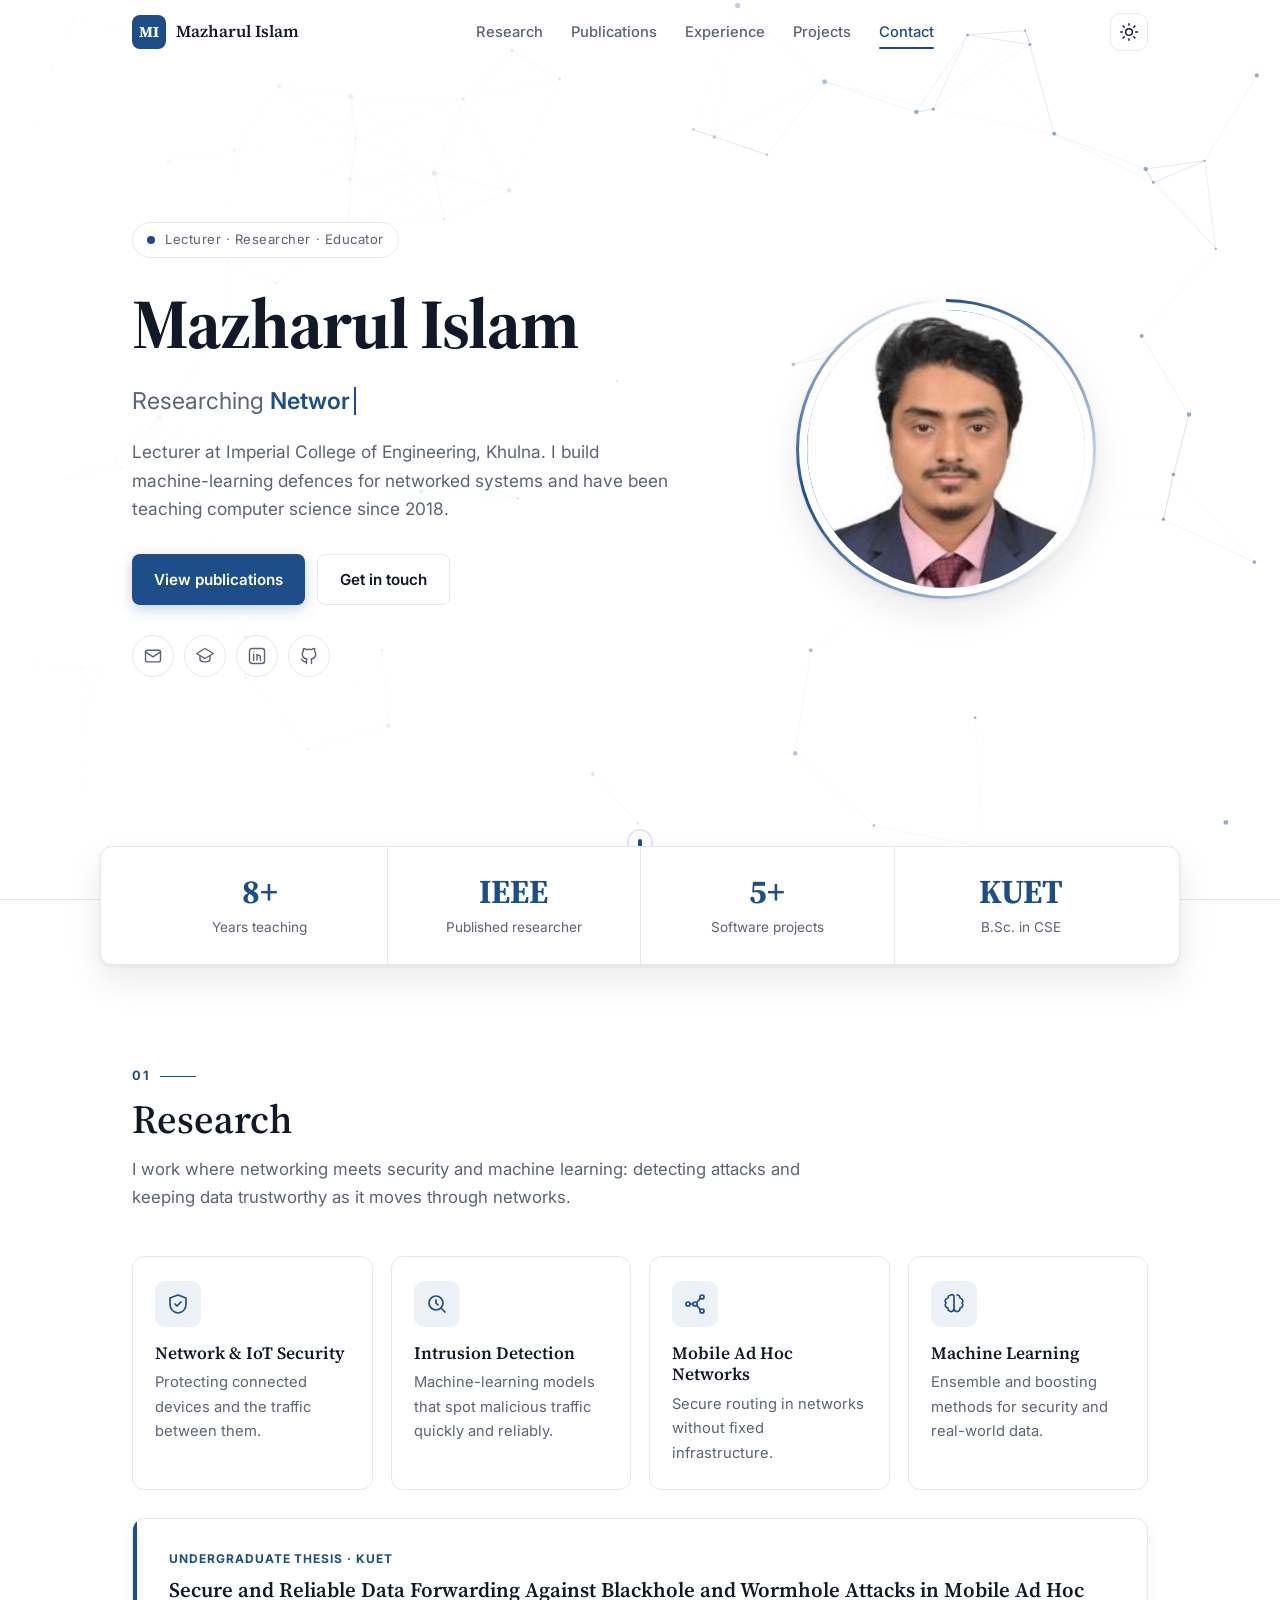
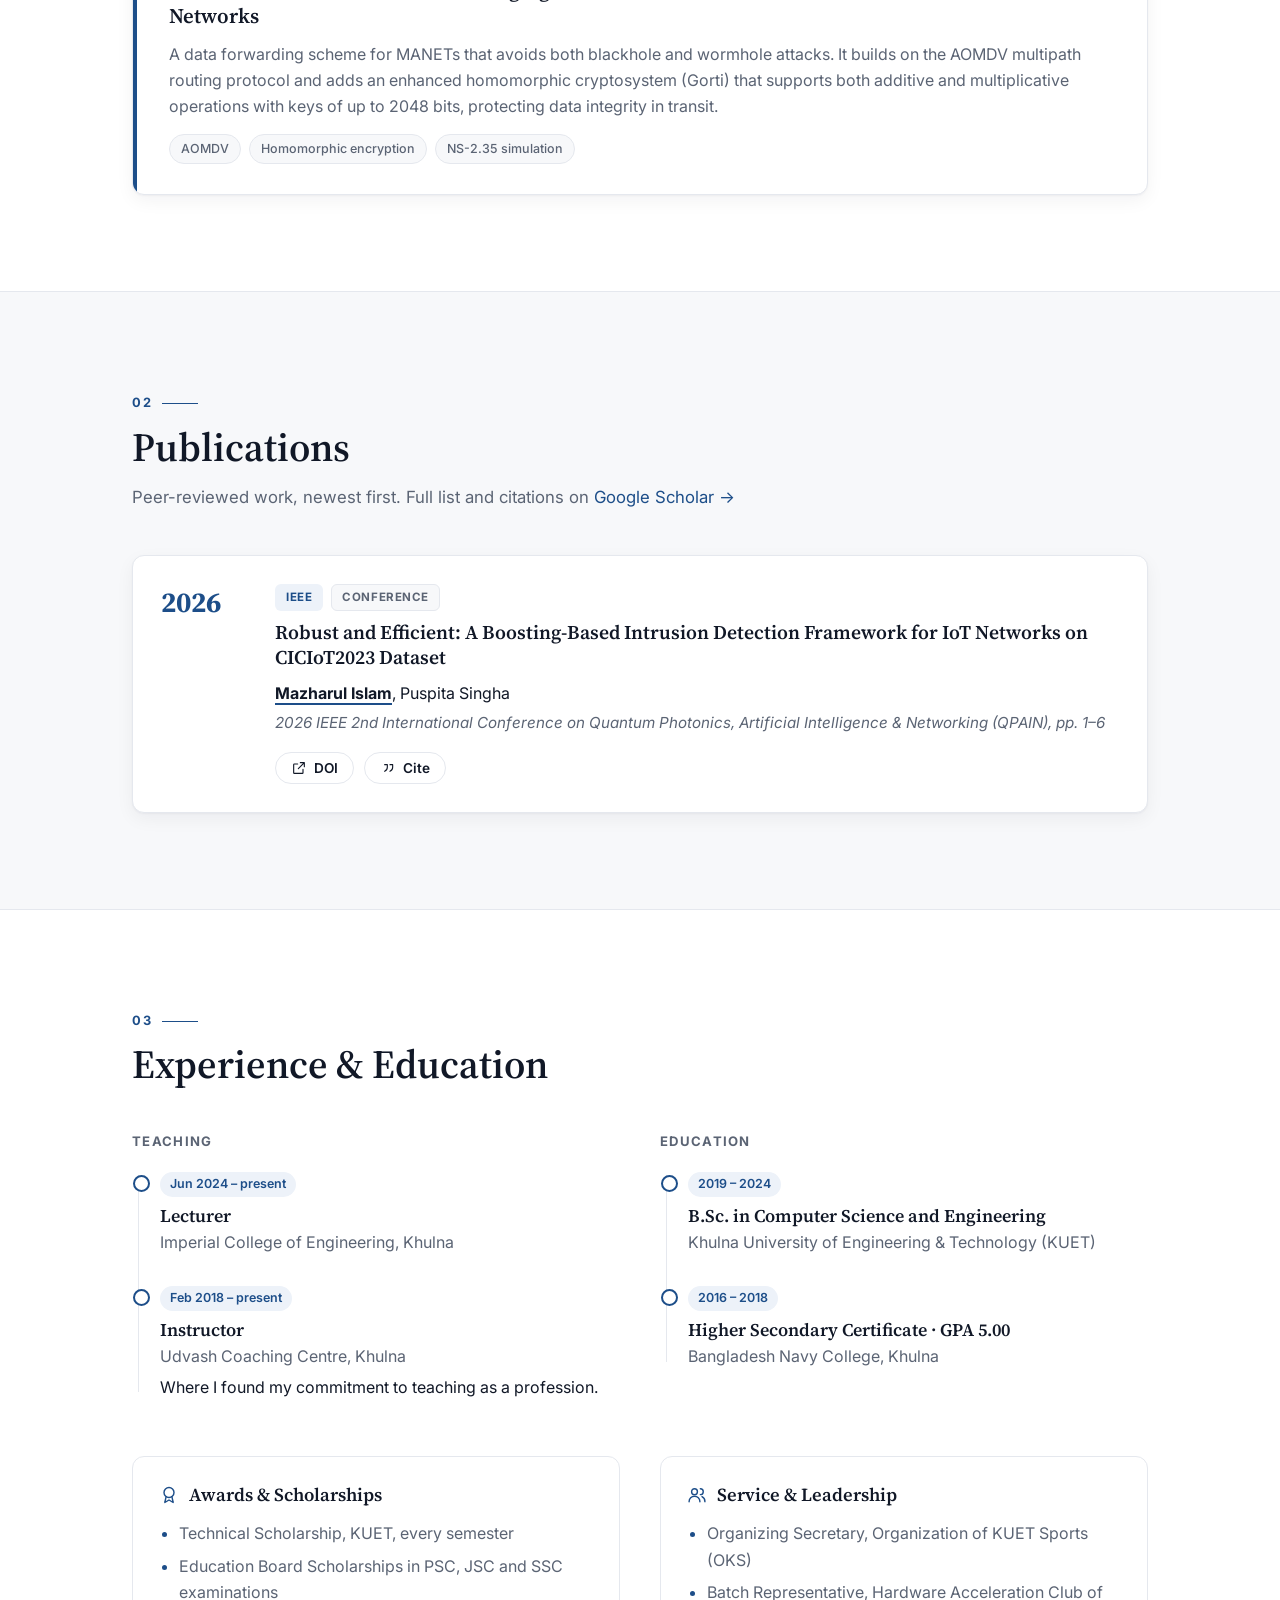
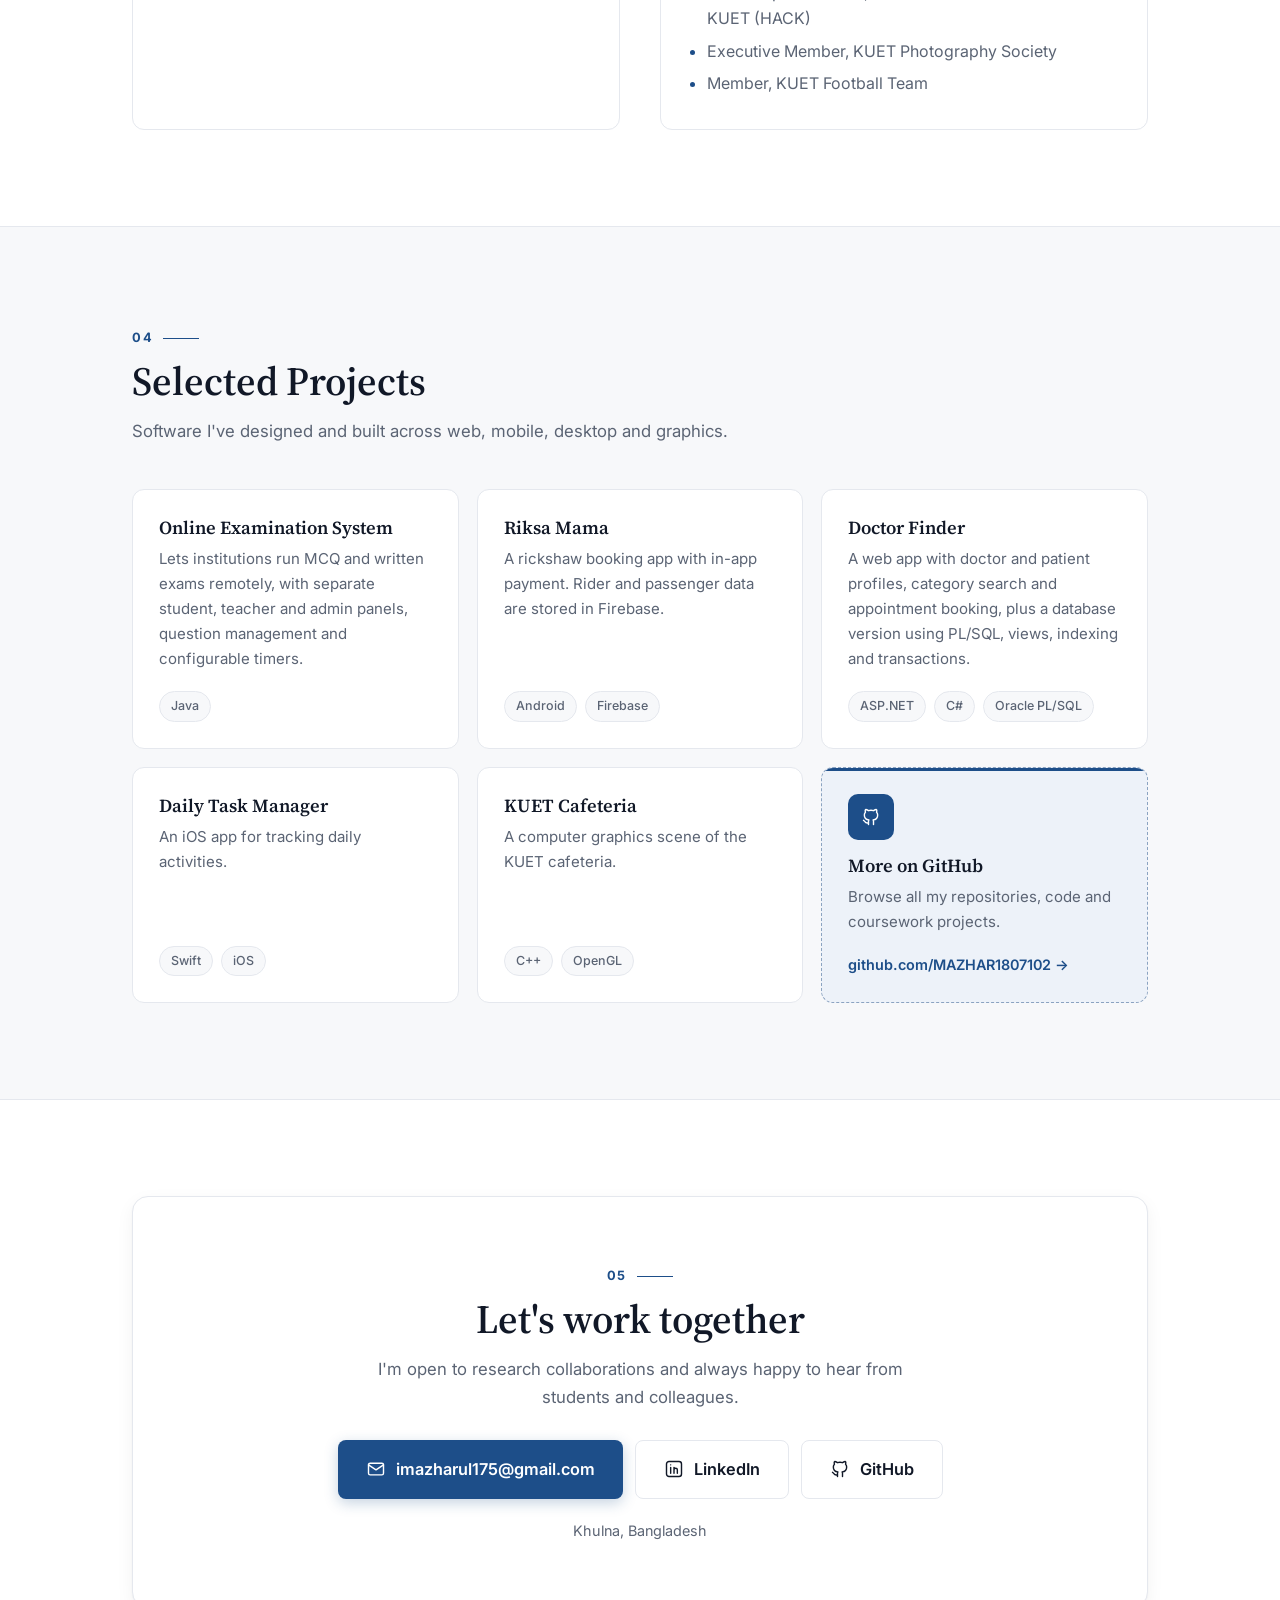
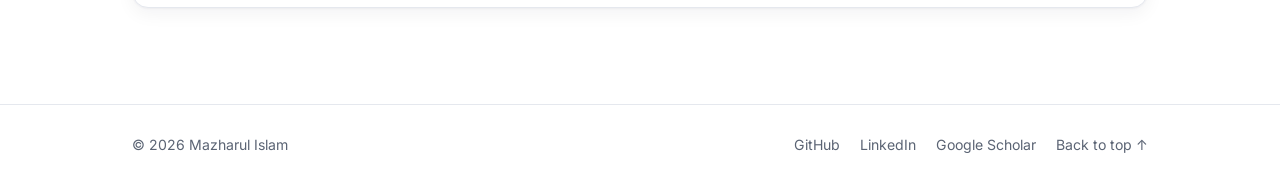
==== index.html @ 88f688c1 "Add academic portfolio website Static site (HTML/CSS/JS) deployed on Vercel, plus the GitHub profile" ====
<!doctype html>
<html lang="en">
<head>
  <meta charset="utf-8">
  <meta name="viewport" content="width=device-width, initial-scale=1">
  <title>Mazharul Islam · Lecturer &amp; Researcher</title>
  <meta name="description" content="Mazharul Islam — Lecturer in Computer Science and Engineering. Research in network and IoT security, intrusion detection, mobile ad hoc networks and machine learning.">
  <meta property="og:title" content="Mazharul Islam · Lecturer & Researcher">
  <meta property="og:description" content="Research in network and IoT security, intrusion detection and machine learning.">
  <meta property="og:image" content="assets/photo.jpg">
  <link rel="icon" href="data:image/svg+xml,%3Csvg xmlns='http://www.w3.org/2000/svg' viewBox='0 0 64 64'%3E%3Crect width='64' height='64' rx='14' fill='%230b1f3a'/%3E%3Ctext x='32' y='42' font-family='Georgia,serif' font-size='28' font-weight='700' fill='%2334d1bf' text-anchor='middle'%3EMI%3C/text%3E%3C/svg%3E">
  <link rel="preconnect" href="https://fonts.googleapis.com">
  <link rel="preconnect" href="https://fonts.gstatic.com" crossorigin>
  <link href="https://fonts.googleapis.com/css2?family=Inter:wght@400;500;600;700&family=Source+Serif+4:opsz,wght@8..60,500;8..60,600;8..60,700&display=swap" rel="stylesheet">
  <link rel="stylesheet" href="style.css">
  <script>
    // Apply the saved theme before first paint to avoid a flash.
    document.documentElement.classList.add('js');
    try { var t = localStorage.getItem('theme'); if (t) document.documentElement.dataset.theme = t; } catch (e) {}
  </script>
</head>
<body>

<div class="progress" aria-hidden="true"></div>

<header class="site-header">
  <div class="wrap nav">
    <a class="brand" href="#top"><span class="monogram">MI</span><span class="brand-name">Mazharul Islam</span></a>
    <nav id="menu" class="menu">
      <a href="#research">Research</a>
      <a href="#publications">Publications</a>
      <a href="#experience">Experience</a>
      <a href="#projects">Projects</a>
      <a href="#contact">Contact</a>
    </nav>
    <div class="nav-actions">
      <button class="icon-btn" id="theme-toggle" aria-label="Toggle dark mode">
        <svg class="i-sun" viewBox="0 0 24 24"><circle cx="12" cy="12" r="4"/><path d="M12 2v2M12 20v2M4.9 4.9l1.4 1.4M17.7 17.7l1.4 1.4M2 12h2M20 12h2M4.9 19.1l1.4-1.4M17.7 6.3l1.4-1.4"/></svg>
        <svg class="i-moon" viewBox="0 0 24 24"><path d="M21 12.8A9 9 0 1 1 11.2 3a7 7 0 0 0 9.8 9.8z"/></svg>
      </button>
      <button class="icon-btn menu-btn" id="menu-toggle" aria-label="Open menu" aria-expanded="false" aria-controls="menu">
        <svg viewBox="0 0 24 24"><path d="M4 7h16M4 12h16M4 17h16"/></svg>
      </button>
    </div>
  </div>
</header>

<!-- ===== Hero ===== -->
<section class="hero" id="top">
  <canvas id="network" aria-hidden="true"></canvas>
  <div class="wrap hero-inner">
    <div class="hero-text">
      <p class="hero-eyebrow"><span class="dot"></span> Lecturer · Researcher · Educator</p>
      <h1>Mazharul Islam</h1>
      <p class="hero-rotate">
        Researching <span class="rotator" data-words="Network Security|IoT Intrusion Detection|Mobile Ad Hoc Networks|Machine Learning">Network Security</span>
      </p>
      <p class="hero-lead">
        Lecturer at Imperial College of Engineering, Khulna. I build machine-learning
        defences for networked systems and have been teaching computer science since 2018.
      </p>
      <div class="hero-cta">
        <a class="btn btn-primary" href="#publications">View publications</a>
        <a class="btn btn-ghost" href="#contact">Get in touch</a>
      </div>
      <ul class="socials">
        <li><a href="mailto:imazharul175@gmail.com" aria-label="Email"><svg viewBox="0 0 24 24"><rect x="3" y="5" width="18" height="14" rx="2"/><path d="m3 7 9 6 9-6"/></svg></a></li>
        <li><a href="https://scholar.google.com/citations?user=BxSurLEAAAAJ&amp;hl=en" target="_blank" rel="noopener" aria-label="Google Scholar"><svg viewBox="0 0 24 24"><path d="M12 3 2 9l10 6 10-6-10-6z"/><path d="M6 11.5V16c0 1.7 2.7 3 6 3s6-1.3 6-3v-4.5"/></svg></a></li>
        <li><a href="https://www.linkedin.com/in/mazharul-islam-ba946320a/" target="_blank" rel="noopener" aria-label="LinkedIn"><svg viewBox="0 0 24 24"><rect x="3" y="3" width="18" height="18" rx="3"/><path d="M8 10v7M8 7v.01M12 17v-4a2 2 0 0 1 4 0v4M12 10v7"/></svg></a></li>
        <li><a href="https://github.com/MAZHAR1807102" target="_blank" rel="noopener" aria-label="GitHub"><svg viewBox="0 0 24 24"><path d="M9 19c-4.3 1.4-4.3-2.5-6-3m12 5v-3.5c0-1 .1-1.4-.5-2 2.8-.3 5.5-1.4 5.5-6a4.6 4.6 0 0 0-1.3-3.2 4.2 4.2 0 0 0-.1-3.2s-1.1-.3-3.5 1.3a12.3 12.3 0 0 0-6.2 0C6.5 2.8 5.4 3.1 5.4 3.1a4.2 4.2 0 0 0-.1 3.2A4.6 4.6 0 0 0 4 9.5c0 4.6 2.7 5.7 5.5 6-.6.6-.6 1.2-.5 2V21"/></svg></a></li>
      </ul>
    </div>
    <div class="hero-photo">
      <div class="photo-ring">
        <img src="assets/photo.jpg" alt="Portrait of Mazharul Islam" width="260" height="260">
      </div>
    </div>
  </div>
  <a class="scroll-cue" href="#stats" aria-label="Scroll down"><span></span></a>
</section>

<!-- ===== Stats ===== -->
<section class="stats" id="stats">
  <div class="wrap stats-grid">
    <div class="stat reveal">
      <span class="stat-num"><span class="count" data-from-year="2018">8</span>+</span>
      <span class="stat-label">Years teaching</span>
    </div>
    <div class="stat reveal">
      <span class="stat-num">IEEE</span>
      <span class="stat-label">Published researcher</span>
    </div>
    <div class="stat reveal">
      <span class="stat-num"><span class="count" data-to="5">5</span>+</span>
      <span class="stat-label">Software projects</span>
    </div>
    <div class="stat reveal">
      <span class="stat-num">KUET</span>
      <span class="stat-label">B.Sc. in CSE</span>
    </div>
  </div>
</section>

<main>

  <!-- ===== Research ===== -->
  <section id="research" class="section">
    <div class="wrap">
      <header class="section-head reveal">
        <span class="section-num">01</span>
        <h2>Research</h2>
        <p class="section-sub">I work where networking meets security and machine learning: detecting attacks and keeping data trustworthy as it moves through networks.</p>
      </header>

      <div class="interests">
        <article class="interest reveal">
          <span class="interest-icon"><svg viewBox="0 0 24 24"><path d="M12 3 4 6v6c0 5 3.4 8.4 8 9 4.6-.6 8-4 8-9V6l-8-3z"/><path d="m9 12 2 2 4-4"/></svg></span>
          <h3>Network &amp; IoT Security</h3>
          <p>Protecting connected devices and the traffic between them.</p>
        </article>
        <article class="interest reveal">
          <span class="interest-icon"><svg viewBox="0 0 24 24"><circle cx="11" cy="11" r="7"/><path d="m20 20-3.5-3.5M11 8v3l2 2"/></svg></span>
          <h3>Intrusion Detection</h3>
          <p>Machine-learning models that spot malicious traffic quickly and reliably.</p>
        </article>
        <article class="interest reveal">
          <span class="interest-icon"><svg viewBox="0 0 24 24"><circle cx="5" cy="12" r="2"/><circle cx="19" cy="5" r="2"/><circle cx="19" cy="19" r="2"/><circle cx="12" cy="12" r="2"/><path d="M7 12h3M13.6 10.8l3.8-4.6M13.6 13.2l3.8 4.6"/></svg></span>
          <h3>Mobile Ad Hoc Networks</h3>
          <p>Secure routing in networks without fixed infrastructure.</p>
        </article>
        <article class="interest reveal">
          <span class="interest-icon"><svg viewBox="0 0 24 24"><path d="M9 3a3 3 0 0 0-3 3 3 3 0 0 0-2 5 3 3 0 0 0 2 5 3 3 0 0 0 6 1V5a2 2 0 0 0-3-2z"/><path d="M15 3a3 3 0 0 1 3 3 3 3 0 0 1 2 5 3 3 0 0 1-2 5 3 3 0 0 1-6 1"/></svg></span>
          <h3>Machine Learning</h3>
          <p>Ensemble and boosting methods for security and real-world data.</p>
        </article>
      </div>

      <article class="thesis reveal">
        <div class="thesis-label">Undergraduate thesis · KUET</div>
        <h3>Secure and Reliable Data Forwarding Against Blackhole and Wormhole Attacks in Mobile Ad Hoc Networks</h3>
        <p>
          A data forwarding scheme for MANETs that avoids both blackhole and wormhole attacks.
          It builds on the AOMDV multipath routing protocol and adds an enhanced homomorphic
          cryptosystem (Gorti) that supports both additive and multiplicative operations with
          keys of up to 2048 bits, protecting data integrity in transit.
        </p>
        <ul class="chips"><li>AOMDV</li><li>Homomorphic encryption</li><li>NS-2.35 simulation</li></ul>
      </article>
    </div>
  </section>

  <!-- ===== Publications ===== -->
  <section id="publications" class="section section-alt">
    <div class="wrap">
      <header class="section-head reveal">
        <span class="section-num">02</span>
        <h2>Publications</h2>
        <p class="section-sub">Peer-reviewed work, newest first. Full list and citations on <a href="https://scholar.google.com/citations?user=BxSurLEAAAAJ&amp;hl=en" target="_blank" rel="noopener">Google Scholar →</a></p>
      </header>

      <!--
        Add one <li class="pub reveal"> per paper, newest first. Copy the block below,
        change the text, and update the BibTeX inside <pre class="bib">.
      -->
      <ol class="pubs">
        <li class="pub reveal">
          <div class="pub-year">2026</div>
          <div class="pub-body">
            <div class="pub-badges"><span class="badge badge-accent">IEEE</span><span class="badge">Conference</span></div>
            <h3 class="pub-title">Robust and Efficient: A Boosting-Based Intrusion Detection Framework for IoT Networks on CICIoT2023 Dataset</h3>
            <p class="pub-authors"><strong>Mazharul Islam</strong>, Puspita Singha</p>
            <p class="pub-venue">2026 IEEE 2nd International Conference on Quantum Photonics, Artificial Intelligence &amp; Networking (QPAIN), pp. 1–6</p>
            <div class="pub-actions">
              <a class="pill" href="https://doi.org/10.1109/QPAIN69676.2026.11545584" target="_blank" rel="noopener">
                <svg viewBox="0 0 24 24"><path d="M14 4h6v6M20 4l-9 9M18 14v5a1 1 0 0 1-1 1H5a1 1 0 0 1-1-1V7a1 1 0 0 1 1-1h5"/></svg>DOI
              </a>
              <button class="pill cite-btn" aria-expanded="false">
                <svg viewBox="0 0 24 24"><path d="M7 7h4v4c0 3-1.5 5-4 6M15 7h4v4c0 3-1.5 5-4 6"/></svg>Cite
              </button>
            </div>
            <div class="bib-wrap" hidden>
<pre class="bib">@inproceedings{islam2026robust,
  author    = {Islam, Mazharul and Singha, Puspita},
  title     = {Robust and Efficient: A Boosting-Based Intrusion Detection
               Framework for {IoT} Networks on {CICIoT2023} Dataset},
  booktitle = {2026 IEEE 2nd International Conference on Quantum Photonics,
               Artificial Intelligence \& Networking (QPAIN)},
  year      = {2026},
  pages     = {1--6},
  doi       = {10.1109/QPAIN69676.2026.11545584}
}</pre>
              <button class="copy-btn">Copy BibTeX</button>
            </div>
          </div>
        </li>
      </ol>
    </div>
  </section>

  <!-- ===== Experience & Education ===== -->
  <section id="experience" class="section">
    <div class="wrap">
      <header class="section-head reveal">
        <span class="section-num">03</span>
        <h2>Experience &amp; Education</h2>
      </header>

      <div class="two-col">
        <div>
          <h3 class="col-title">Teaching</h3>
          <ol class="timeline">
            <li class="reveal">
              <span class="when">Jun 2024 – present</span>
              <h4>Lecturer</h4>
              <p class="where">Imperial College of Engineering, Khulna</p>
            </li>
            <li class="reveal">
              <span class="when">Feb 2018 – present</span>
              <h4>Instructor</h4>
              <p class="where">Udvash Coaching Centre, Khulna</p>
              <p>Where I found my commitment to teaching as a profession.</p>
            </li>
          </ol>
        </div>
        <div>
          <h3 class="col-title">Education</h3>
          <ol class="timeline">
            <li class="reveal">
              <span class="when">2019 – 2024</span>
              <h4>B.Sc. in Computer Science and Engineering</h4>
              <p class="where">Khulna University of Engineering &amp; Technology (KUET)</p>
            </li>
            <li class="reveal">
              <span class="when">2016 – 2018</span>
              <h4>Higher Secondary Certificate · GPA 5.00</h4>
              <p class="where">Bangladesh Navy College, Khulna</p>
            </li>
          </ol>
        </div>
      </div>

      <div class="two-col honors">
        <article class="mini-card reveal">
          <h3><svg viewBox="0 0 24 24"><circle cx="12" cy="9" r="6"/><path d="m8.5 14-1.5 7 5-3 5 3-1.5-7"/></svg>Awards &amp; Scholarships</h3>
          <ul>
            <li>Technical Scholarship, KUET, every semester</li>
            <li>Education Board Scholarships in PSC, JSC and SSC examinations</li>
          </ul>
        </article>
        <article class="mini-card reveal">
          <h3><svg viewBox="0 0 24 24"><circle cx="9" cy="8" r="3.5"/><path d="M2.5 20a6.5 6.5 0 0 1 13 0M16 4.5a3.5 3.5 0 0 1 0 7M18 14a6.5 6.5 0 0 1 3.5 6"/></svg>Service &amp; Leadership</h3>
          <ul>
            <li>Organizing Secretary, Organization of KUET Sports (OKS)</li>
            <li>Batch Representative, Hardware Acceleration Club of KUET (HACK)</li>
            <li>Executive Member, KUET Photography Society</li>
            <li>Member, KUET Football Team</li>
          </ul>
        </article>
      </div>
    </div>
  </section>

  <!-- ===== Projects ===== -->
  <section id="projects" class="section section-alt">
    <div class="wrap">
      <header class="section-head reveal">
        <span class="section-num">04</span>
        <h2>Selected Projects</h2>
        <p class="section-sub">Software I've designed and built across web, mobile, desktop and graphics.</p>
      </header>
      <div class="projects">
        <article class="project reveal">
          <h3>Online Examination System</h3>
          <p>Lets institutions run MCQ and written exams remotely, with separate student, teacher and admin panels, question management and configurable timers.</p>
          <ul class="chips"><li>Java</li></ul>
        </article>
        <article class="project reveal">
          <h3>Riksa Mama</h3>
          <p>A rickshaw booking app with in-app payment. Rider and passenger data are stored in Firebase.</p>
          <ul class="chips"><li>Android</li><li>Firebase</li></ul>
        </article>
        <article class="project reveal">
          <h3>Doctor Finder</h3>
          <p>A web app with doctor and patient profiles, category search and appointment booking, plus a database version using PL/SQL, views, indexing and transactions.</p>
          <ul class="chips"><li>ASP.NET</li><li>C#</li><li>Oracle PL/SQL</li></ul>
        </article>
        <article class="project reveal">
          <h3>Daily Task Manager</h3>
          <p>An iOS app for tracking daily activities.</p>
          <ul class="chips"><li>Swift</li><li>iOS</li></ul>
        </article>
        <article class="project reveal">
          <h3>KUET Cafeteria</h3>
          <p>A computer graphics scene of the KUET cafeteria.</p>
          <ul class="chips"><li>C++</li><li>OpenGL</li></ul>
        </article>
        <a class="project project-cta reveal" href="https://github.com/MAZHAR1807102" target="_blank" rel="noopener">
          <span class="cta-icon"><svg viewBox="0 0 24 24"><path d="M9 19c-4.3 1.4-4.3-2.5-6-3m12 5v-3.5c0-1 .1-1.4-.5-2 2.8-.3 5.5-1.4 5.5-6a4.6 4.6 0 0 0-1.3-3.2 4.2 4.2 0 0 0-.1-3.2s-1.1-.3-3.5 1.3a12.3 12.3 0 0 0-6.2 0C6.5 2.8 5.4 3.1 5.4 3.1a4.2 4.2 0 0 0-.1 3.2A4.6 4.6 0 0 0 4 9.5c0 4.6 2.7 5.7 5.5 6-.6.6-.6 1.2-.5 2V21"/></svg></span>
          <h3>More on GitHub</h3>
          <p>Browse all my repositories, code and coursework projects.</p>
          <span class="cta-link">github.com/MAZHAR1807102 →</span>
        </a>
      </div>
    </div>
  </section>

  <!-- ===== Contact ===== -->
  <section id="contact" class="section">
    <div class="wrap">
      <div class="contact-card reveal">
        <span class="section-num">05</span>
        <h2>Let's work together</h2>
        <p>I'm open to research collaborations and always happy to hear from students and colleagues.</p>
        <div class="contact-actions">
          <a class="btn btn-primary btn-lg" href="mailto:imazharul175@gmail.com">
            <svg viewBox="0 0 24 24"><rect x="3" y="5" width="18" height="14" rx="2"/><path d="m3 7 9 6 9-6"/></svg>
            imazharul175@gmail.com
          </a>
          <a class="btn btn-ghost btn-lg" href="https://www.linkedin.com/in/mazharul-islam-ba946320a/" target="_blank" rel="noopener"><svg viewBox="0 0 24 24"><rect x="3" y="3" width="18" height="18" rx="3"/><path d="M8 10v7M8 7v.01M12 17v-4a2 2 0 0 1 4 0v4M12 10v7"/></svg>LinkedIn</a>
          <a class="btn btn-ghost btn-lg" href="https://github.com/MAZHAR1807102" target="_blank" rel="noopener"><svg viewBox="0 0 24 24"><path d="M9 19c-4.3 1.4-4.3-2.5-6-3m12 5v-3.5c0-1 .1-1.4-.5-2 2.8-.3 5.5-1.4 5.5-6a4.6 4.6 0 0 0-1.3-3.2 4.2 4.2 0 0 0-.1-3.2s-1.1-.3-3.5 1.3a12.3 12.3 0 0 0-6.2 0C6.5 2.8 5.4 3.1 5.4 3.1a4.2 4.2 0 0 0-.1 3.2A4.6 4.6 0 0 0 4 9.5c0 4.6 2.7 5.7 5.5 6-.6.6-.6 1.2-.5 2V21"/></svg>GitHub</a>
        </div>
        <p class="contact-loc">Khulna, Bangladesh</p>
      </div>
    </div>
  </section>

</main>

<footer class="footer">
  <div class="wrap footer-inner">
    <p>© <span id="year">2026</span> Mazharul Islam</p>
    <nav class="footer-links">
      <a href="https://github.com/MAZHAR1807102" target="_blank" rel="noopener">GitHub</a>
      <a href="https://www.linkedin.com/in/mazharul-islam-ba946320a/" target="_blank" rel="noopener">LinkedIn</a>
      <a href="https://scholar.google.com/citations?user=BxSurLEAAAAJ&amp;hl=en" target="_blank" rel="noopener">Google Scholar</a>
      <a href="#top" class="to-top">Back to top ↑</a>
    </nav>
  </div>
</footer>

<div class="toast" role="status" aria-live="polite"></div>

<script src="script.js"></script>
</body>
</html>
---- style.css ----
/* ---------- Tokens ---------- */
/* Light (white) is the default; dark is only used when the visitor picks it. */
:root {
  --bg: #ffffff;
  --bg-alt: #f7f8fa;
  --surface: #ffffff;
  --text: #111827;
  --muted: #5b6474;
  --line: #e5e8ee;
  --accent: #1d4e89;
  --accent-strong: #163d6c;
  --accent-soft: #edf2f9;
  --on-accent: #ffffff;
  --net-rgb: 29, 78, 137;
  --shadow: 0 1px 2px rgba(17, 24, 39, .04), 0 6px 18px rgba(17, 24, 39, .05);
  --shadow-lg: 0 2px 4px rgba(17, 24, 39, .05), 0 16px 36px rgba(17, 24, 39, .09);
  --serif: "Source Serif 4", Georgia, serif;
  --sans: "Inter", system-ui, -apple-system, sans-serif;
  --radius: 12px;
  color-scheme: light;
}
:root[data-theme="dark"] {
  --bg: #0e131b; --bg-alt: #121924; --surface: #141c28; --text: #e8ecf2; --muted: #9aa4b4;
  --line: #243041; --accent: #8db4e6; --accent-strong: #a9c7ee; --accent-soft: #1a2638;
  --on-accent: #0e131b; --net-rgb: 141, 180, 230;
  --shadow: 0 1px 2px rgba(0,0,0,.3), 0 6px 18px rgba(0,0,0,.25);
  --shadow-lg: 0 2px 4px rgba(0,0,0,.3), 0 16px 36px rgba(0,0,0,.4);
  color-scheme: dark;
}

/* ---------- Base ---------- */
* { box-sizing: border-box; }
html { scroll-behavior: smooth; scroll-padding-top: 72px; }
body {
  margin: 0; background: var(--bg); color: var(--text);
  font: 16px/1.65 var(--sans); -webkit-font-smoothing: antialiased;
  transition: background-color .3s, color .3s;
}
.wrap { max-width: 1080px; margin: 0 auto; padding: 0 16px; }
@media (min-width: 720px) { .wrap { padding: 0 32px; } }
a { color: var(--accent); text-decoration: none; }
h1, h2, h3, h4 { font-family: var(--serif); font-weight: 600; line-height: 1.25; margin: 0; }
p { margin: 0 0 12px; }
svg { width: 20px; height: 20px; fill: none; stroke: currentColor; stroke-width: 1.7; stroke-linecap: round; stroke-linejoin: round; flex-shrink: 0; }
:focus-visible { outline: 2px solid var(--accent); outline-offset: 3px; border-radius: 6px; }

/* ---------- Scroll progress ---------- */
.progress {
  position: fixed; top: 0; left: 0; height: 2px; width: 100%; z-index: 50;
  background: var(--accent); transform-origin: 0 50%; transform: scaleX(0);
}

/* ---------- Header ---------- */
.site-header {
  position: fixed; inset: 0 0 auto 0; z-index: 40;
  border-bottom: 1px solid transparent;
  transition: background-color .3s, border-color .3s;
}
.site-header.scrolled {
  background: color-mix(in srgb, var(--bg) 88%, transparent);
  backdrop-filter: saturate(160%) blur(12px); -webkit-backdrop-filter: saturate(160%) blur(12px);
  border-bottom-color: var(--line);
}
.nav { display: flex; align-items: center; justify-content: space-between; height: 64px; gap: 16px; }
.brand { display: flex; align-items: center; gap: 10px; color: var(--text); font-weight: 600; }
.monogram {
  display: grid; place-items: center; width: 34px; height: 34px; border-radius: 8px;
  background: var(--accent); color: var(--on-accent); font-family: var(--serif); font-size: .95rem; font-weight: 700;
}
.brand-name { font-family: var(--serif); font-size: 1.05rem; }
.menu { display: flex; gap: 4px; }
.menu a {
  position: relative; padding: 8px 12px; border-radius: 8px; font-size: .92rem; font-weight: 500;
  color: var(--muted); transition: color .2s, background-color .2s;
}
.menu a:hover { color: var(--text); background: var(--bg-alt); }
.menu a.active { color: var(--accent); }
.menu a.active::after {
  content: ""; position: absolute; left: 12px; right: 12px; bottom: 3px; height: 2px;
  border-radius: 2px; background: var(--accent);
}
.nav-actions { display: flex; gap: 6px; }
.icon-btn {
  display: grid; place-items: center; width: 38px; height: 38px; border-radius: 10px; cursor: pointer;
  border: 1px solid var(--line); background: var(--surface); color: var(--text); transition: all .2s;
}
.icon-btn:hover { border-color: var(--accent); color: var(--accent); }
.i-moon { display: none; }
:root[data-theme="dark"] .i-sun { display: none; }
:root[data-theme="dark"] .i-moon { display: block; }
.menu-btn { display: none; }

/* ---------- Hero ---------- */
.hero {
  position: relative; overflow: hidden; background: var(--bg);
  min-height: 100vh; min-height: 100svh; display: flex; align-items: center;
  border-bottom: 1px solid var(--line);
}
#network { position: absolute; inset: 0; width: 100%; height: 100%; }
/* Fade the network out behind the text so it stays readable. */
.hero::after {
  content: ""; position: absolute; inset: 0; pointer-events: none;
  background: linear-gradient(90deg, var(--bg) 0%, color-mix(in srgb, var(--bg) 70%, transparent) 45%, transparent 75%);
}
.hero-inner {
  position: relative; z-index: 1; display: grid; grid-template-columns: 1.4fr 1fr; gap: 48px;
  align-items: center; padding-top: 110px; padding-bottom: 110px; width: 100%;
}
.hero-eyebrow {
  display: inline-flex; align-items: center; gap: 10px; padding: 6px 14px; border-radius: 999px;
  background: var(--surface); border: 1px solid var(--line);
  font-size: .82rem; letter-spacing: .04em; color: var(--muted); margin-bottom: 22px;
}
.dot { width: 8px; height: 8px; border-radius: 50%; background: var(--accent); box-shadow: 0 0 0 0 rgba(var(--net-rgb), .5); animation: pulse 2.2s infinite; }
@keyframes pulse { 70% { box-shadow: 0 0 0 9px rgba(var(--net-rgb), 0); } 100% { box-shadow: 0 0 0 0 rgba(var(--net-rgb), 0); } }
.hero h1 { font-size: clamp(2.6rem, 7vw, 4.4rem); font-weight: 700; letter-spacing: -.015em; margin-bottom: 14px; color: var(--text); }
.hero-rotate { font-size: clamp(1.15rem, 2.4vw, 1.45rem); color: var(--muted); margin-bottom: 18px; min-height: 1.6em; }
.rotator { color: var(--accent); font-weight: 600; border-right: 2px solid var(--accent); padding-right: 4px; animation: caret 1s steps(1) infinite; }
@keyframes caret { 50% { border-color: transparent; } }
.hero-lead { font-size: 1.08rem; color: var(--muted); max-width: 540px; margin-bottom: 30px; }
.hero-cta { display: flex; flex-wrap: wrap; gap: 12px; margin-bottom: 30px; }

.btn {
  display: inline-flex; align-items: center; gap: 10px; padding: 12px 22px; border-radius: 8px;
  font-weight: 600; font-size: .95rem; transition: transform .2s, box-shadow .2s, background-color .2s, color .2s, border-color .2s;
}
.btn-primary { background: var(--accent); color: var(--on-accent); box-shadow: 0 4px 14px rgba(var(--net-rgb), .25); }
.btn-primary:hover { background: var(--accent-strong); transform: translateY(-2px); box-shadow: 0 8px 22px rgba(var(--net-rgb), .3); }
.btn-ghost { border: 1px solid var(--line); color: var(--text); background: var(--surface); }
.btn-ghost:hover { border-color: var(--accent); color: var(--accent); transform: translateY(-2px); }
.btn-lg { padding: 15px 28px; font-size: 1.02rem; }

.socials { list-style: none; display: flex; gap: 10px; padding: 0; margin: 0; }
.socials a {
  display: grid; place-items: center; width: 42px; height: 42px; border-radius: 50%;
  border: 1px solid var(--line); color: var(--muted); background: var(--surface); transition: all .2s;
}
.socials a:hover { color: var(--on-accent); background: var(--accent); border-color: var(--accent); transform: translateY(-3px); }

.hero-photo { display: flex; justify-content: center; }
.photo-ring {
  position: relative; width: min(300px, 70vw); aspect-ratio: 1; border-radius: 50%; padding: 3px;
  background: conic-gradient(from 0deg, var(--accent), transparent 35%, var(--accent) 70%, transparent);
  animation: spin 12s linear infinite; box-shadow: var(--shadow-lg);
}
.photo-ring img {
  width: 100%; height: 100%; border-radius: 50%; object-fit: cover; display: block;
  border: 8px solid var(--bg); animation: spin 12s linear infinite reverse;
}
@keyframes spin { to { transform: rotate(360deg); } }

.scroll-cue {
  position: absolute; z-index: 1; left: 50%; bottom: 28px; transform: translateX(-50%);
  width: 26px; height: 42px; border: 2px solid var(--line); border-radius: 14px;
}
.scroll-cue span {
  position: absolute; left: 50%; top: 8px; width: 4px; height: 8px; margin-left: -2px;
  border-radius: 2px; background: var(--accent); animation: wheel 1.8s infinite;
}
@keyframes wheel { 0% { opacity: 0; transform: translateY(0); } 30% { opacity: 1; } 100% { opacity: 0; transform: translateY(14px); } }

/* ---------- Stats ---------- */
.stats { position: relative; margin-top: -54px; z-index: 2; }
.stats-grid {
  display: grid; grid-template-columns: repeat(4, 1fr);
  background: var(--surface); border: 1px solid var(--line); border-radius: var(--radius);
  box-shadow: var(--shadow-lg);
}
.stat { display: flex; flex-direction: column; align-items: center; text-align: center; padding: 26px 12px; }
.stat + .stat { border-left: 1px solid var(--line); }
.stat-num { font-family: var(--serif); font-size: 2.1rem; font-weight: 700; color: var(--accent); line-height: 1.1; }
.stat-label { font-size: .85rem; color: var(--muted); margin-top: 6px; }

/* ---------- Sections ---------- */
.section { padding: 96px 0; }
.section-alt { background: var(--bg-alt); border-top: 1px solid var(--line); border-bottom: 1px solid var(--line); }
.section-head { max-width: 680px; margin-bottom: 44px; }
.section-num { display: inline-block; font-size: .8rem; font-weight: 700; letter-spacing: .12em; color: var(--accent); margin-bottom: 8px; }
.section-num::after { content: ""; display: inline-block; width: 36px; height: 1px; background: var(--accent); vertical-align: middle; margin-left: 10px; }
.section-head h2, .contact-card h2 { font-size: clamp(1.9rem, 4vw, 2.5rem); margin-bottom: 12px; }
.section-sub { color: var(--muted); font-size: 1.05rem; }

/* Research */
.interests { display: grid; grid-template-columns: repeat(4, 1fr); gap: 18px; margin-bottom: 28px; }
.interest {
  background: var(--surface); border: 1px solid var(--line); border-radius: var(--radius); padding: 24px 22px;
  transition: transform .25s, box-shadow .25s, border-color .25s;
}
.interest:hover { transform: translateY(-5px); box-shadow: var(--shadow-lg); border-color: var(--accent); }
.interest-icon {
  display: grid; place-items: center; width: 46px; height: 46px; border-radius: 10px;
  background: var(--accent-soft); color: var(--accent); margin-bottom: 16px; transition: background-color .25s, color .25s;
}
.interest:hover .interest-icon { background: var(--accent); color: var(--on-accent); }
.interest-icon svg { width: 24px; height: 24px; }
.interest h3 { font-size: 1.08rem; margin-bottom: 6px; }
.interest p { color: var(--muted); font-size: .92rem; margin: 0; }

.thesis {
  position: relative; background: var(--surface); border: 1px solid var(--line); border-radius: var(--radius);
  padding: 30px 32px 30px 36px; box-shadow: var(--shadow); overflow: hidden;
}
.thesis::before { content: ""; position: absolute; left: 0; top: 0; bottom: 0; width: 4px; background: var(--accent); }
.thesis-label { text-transform: uppercase; letter-spacing: .08em; font-size: .75rem; font-weight: 700; color: var(--accent); margin-bottom: 8px; }
.thesis h3 { font-size: 1.3rem; margin-bottom: 12px; }
.thesis p { color: var(--muted); }

.chips { list-style: none; display: flex; flex-wrap: wrap; gap: 8px; padding: 0; margin: 14px 0 0; }
.chips li { font-size: .78rem; font-weight: 500; padding: 4px 11px; border-radius: 999px; background: var(--bg-alt); color: var(--muted); border: 1px solid var(--line); }

/* Publications */
.pubs { list-style: none; padding: 0; margin: 0; display: grid; gap: 18px; }
.pub {
  display: grid; grid-template-columns: 90px 1fr; gap: 24px; background: var(--surface);
  border: 1px solid var(--line); border-radius: var(--radius); padding: 28px; box-shadow: var(--shadow);
  transition: box-shadow .25s, transform .25s;
}
.pub:hover { box-shadow: var(--shadow-lg); transform: translateY(-3px); }
.pub-year { font-family: var(--serif); font-size: 1.8rem; font-weight: 700; color: var(--accent); line-height: 1; padding-top: 4px; }
.pub-badges { display: flex; gap: 8px; margin-bottom: 10px; }
.badge { font-size: .72rem; font-weight: 700; letter-spacing: .05em; text-transform: uppercase; padding: 3px 10px; border-radius: 6px; background: var(--bg-alt); color: var(--muted); border: 1px solid var(--line); }
.badge-accent { background: var(--accent-soft); color: var(--accent); border-color: transparent; }
.pub-title { font-size: 1.22rem; margin-bottom: 10px; }
.pub-authors { margin-bottom: 4px; }
.pub-authors strong { color: var(--text); border-bottom: 2px solid var(--accent); }
.pub-venue { color: var(--muted); font-style: italic; font-size: .95rem; }
.pub-actions { display: flex; flex-wrap: wrap; gap: 10px; margin-top: 16px; }
.pill {
  display: inline-flex; align-items: center; gap: 7px; padding: 7px 15px; border-radius: 999px;
  font: 600 .85rem var(--sans); border: 1px solid var(--line); background: var(--surface); color: var(--text);
  cursor: pointer; transition: all .2s;
}
.pill svg { width: 16px; height: 16px; }
.pill:hover, .pill[aria-expanded="true"] { border-color: var(--accent); color: var(--accent); background: var(--accent-soft); }
.bib-wrap { position: relative; margin-top: 14px; }
.bib {
  margin: 0; padding: 18px 20px; border-radius: 10px; background: var(--bg-alt); color: var(--text);
  border: 1px solid var(--line); font: .8rem/1.6 ui-monospace, SFMono-Regular, Menlo, monospace; overflow-x: auto;
}
.copy-btn {
  position: absolute; top: 10px; right: 10px; padding: 5px 12px; border-radius: 7px; cursor: pointer;
  font: 600 .75rem var(--sans); background: var(--surface); color: var(--text); border: 1px solid var(--line);
}
.copy-btn:hover { background: var(--accent); color: var(--on-accent); border-color: var(--accent); }

/* Experience */
.two-col { display: grid; grid-template-columns: 1fr 1fr; gap: 40px; }
.col-title { font-family: var(--sans); font-size: .82rem; font-weight: 700; letter-spacing: .1em; text-transform: uppercase; color: var(--muted); margin-bottom: 20px; }
.timeline { list-style: none; padding: 0 0 0 28px; margin: 0; position: relative; }
.timeline::before { content: ""; position: absolute; left: 6px; top: 8px; bottom: 8px; width: 1px; background: var(--line); }
.timeline li { position: relative; padding-bottom: 28px; }
.timeline li:last-child { padding-bottom: 0; }
.timeline li::before {
  content: ""; position: absolute; left: -27px; top: 6px; width: 13px; height: 13px; border-radius: 50%;
  background: var(--bg); border: 2px solid var(--accent);
}
.when { display: inline-block; font-size: .78rem; font-weight: 600; color: var(--accent); background: var(--accent-soft); padding: 2px 10px; border-radius: 999px; margin-bottom: 8px; }
.timeline h4 { font-size: 1.12rem; margin-bottom: 2px; }
.where { color: var(--muted); margin-bottom: 4px; }
.timeline p:last-child { margin-bottom: 0; }

.honors { margin-top: 56px; }
.mini-card { background: var(--surface); border: 1px solid var(--line); border-radius: var(--radius); padding: 26px; }
.mini-card h3 { display: flex; align-items: center; gap: 10px; font-size: 1.15rem; margin-bottom: 14px; }
.mini-card h3 svg { color: var(--accent); }
.mini-card ul { margin: 0; padding-left: 20px; color: var(--muted); }
.mini-card li { margin-bottom: 6px; }
.mini-card li::marker { color: var(--accent); }

/* Projects */
.projects { display: grid; grid-template-columns: repeat(auto-fill, minmax(290px, 1fr)); gap: 18px; }
.project {
  position: relative; display: flex; flex-direction: column; background: var(--surface);
  border: 1px solid var(--line); border-radius: var(--radius); padding: 26px; overflow: hidden;
  transition: transform .25s, box-shadow .25s;
}
.project::before {
  content: ""; position: absolute; inset: 0 0 auto 0; height: 3px;
  background: var(--accent); transform: scaleX(0); transform-origin: left; transition: transform .35s;
}
.project:hover { transform: translateY(-5px); box-shadow: var(--shadow-lg); }
.project:hover::before { transform: scaleX(1); }
.project h3 { font-size: 1.15rem; margin-bottom: 8px; }
.project p { color: var(--muted); font-size: .94rem; flex: 1; }
.project .chips { margin-top: 8px; }

.project-cta {
  justify-content: center; align-items: flex-start; color: var(--text);
  border-style: dashed; border-color: color-mix(in srgb, var(--accent) 45%, var(--line)); background: var(--accent-soft);
}
.project-cta::before { transform: scaleX(1); }
.cta-icon {
  display: grid; place-items: center; width: 46px; height: 46px; border-radius: 10px; margin-bottom: 14px;
  background: var(--accent); color: var(--on-accent); transition: transform .25s;
}
.project-cta:hover .cta-icon { transform: rotate(-8deg) scale(1.08); }
.cta-link { font-weight: 600; font-size: .9rem; color: var(--accent); margin-top: 6px; }
.project-cta:hover .cta-link { text-decoration: underline; }

/* Contact */
.contact-card {
  position: relative; text-align: center; border-radius: 16px; padding: 64px 28px;
  background: var(--surface); border: 1px solid var(--line); box-shadow: var(--shadow);
}
.contact-card p { color: var(--muted); max-width: 560px; margin: 0 auto 28px; font-size: 1.05rem; }
.contact-actions { display: flex; flex-wrap: wrap; justify-content: center; gap: 12px; }
.contact-card .contact-loc { margin: 20px auto 0; font-size: .9rem; }

/* Footer */
.footer { border-top: 1px solid var(--line); padding: 28px 0; color: var(--muted); font-size: .88rem; }
.footer-inner { display: flex; flex-wrap: wrap; justify-content: space-between; align-items: center; gap: 16px; }
.footer p { margin: 0; }
.footer-links { display: flex; gap: 20px; }
.footer-links a { color: var(--muted); }
.footer-links a:hover { color: var(--accent); }
.to-top { color: var(--muted); }
.to-top:hover { color: var(--accent); }

/* Toast */
.toast {
  position: fixed; left: 50%; bottom: 28px; transform: translate(-50%, 20px); opacity: 0; pointer-events: none;
  background: var(--text); color: var(--bg); padding: 10px 18px; border-radius: 10px; font-size: .9rem; font-weight: 500;
  transition: opacity .25s, transform .25s; z-index: 60;
}
.toast.show { opacity: 1; transform: translate(-50%, 0); }

/* ---------- Reveal on scroll ---------- */
.js .reveal { opacity: 0; transform: translateY(24px); transition: opacity .7s ease, transform .7s cubic-bezier(.2,.7,.2,1); }
.js .reveal.in { opacity: 1; transform: none; }

/* ---------- Responsive ---------- */
@media (max-width: 960px) {
  .interests { grid-template-columns: repeat(2, 1fr); }
  .hero-inner { grid-template-columns: 1fr; text-align: center; gap: 36px; padding-top: 100px; }
  .hero::after { background: color-mix(in srgb, var(--bg) 72%, transparent); }
  .hero-photo { order: -1; }
  .photo-ring { width: min(220px, 60vw); }
  .hero-lead { margin-left: auto; margin-right: auto; }
  .hero-cta, .socials { justify-content: center; }
  .scroll-cue { display: none; }
}
@media (max-width: 760px) {
  .menu-btn { display: grid; }
  .menu {
    position: absolute; top: 64px; left: 12px; right: 12px; flex-direction: column; gap: 2px; padding: 10px;
    background: var(--surface); border: 1px solid var(--line); border-radius: 14px; box-shadow: var(--shadow-lg);
    opacity: 0; transform: translateY(-8px); pointer-events: none; transition: opacity .2s, transform .2s;
  }
  .menu.open { opacity: 1; transform: none; pointer-events: auto; }
  .menu a { color: var(--text); padding: 12px 14px; }
  .menu a.active::after { display: none; }
  .stats-grid { grid-template-columns: repeat(2, 1fr); }
  .stat:nth-child(3) { border-left: 0; }
  .stat:nth-child(n+3) { border-top: 1px solid var(--line); }
  .two-col { grid-template-columns: 1fr; gap: 40px; }
  .section { padding: 72px 0; }
  .pub { grid-template-columns: 1fr; gap: 6px; padding: 22px; }
  .pub-year { font-size: 1.3rem; }
  .thesis { padding: 24px 22px 24px 26px; }
}
@media (max-width: 480px) {
  .interests { grid-template-columns: 1fr; }
  .projects { grid-template-columns: 1fr; }
  .brand-name { display: none; }
  .stat-num { font-size: 1.7rem; }
}

@media (prefers-reduced-motion: reduce) {
  *, *::before, *::after { animation: none !important; transition: none !important; }
  html { scroll-behavior: auto; }
  .js .reveal { opacity: 1; transform: none; }
}
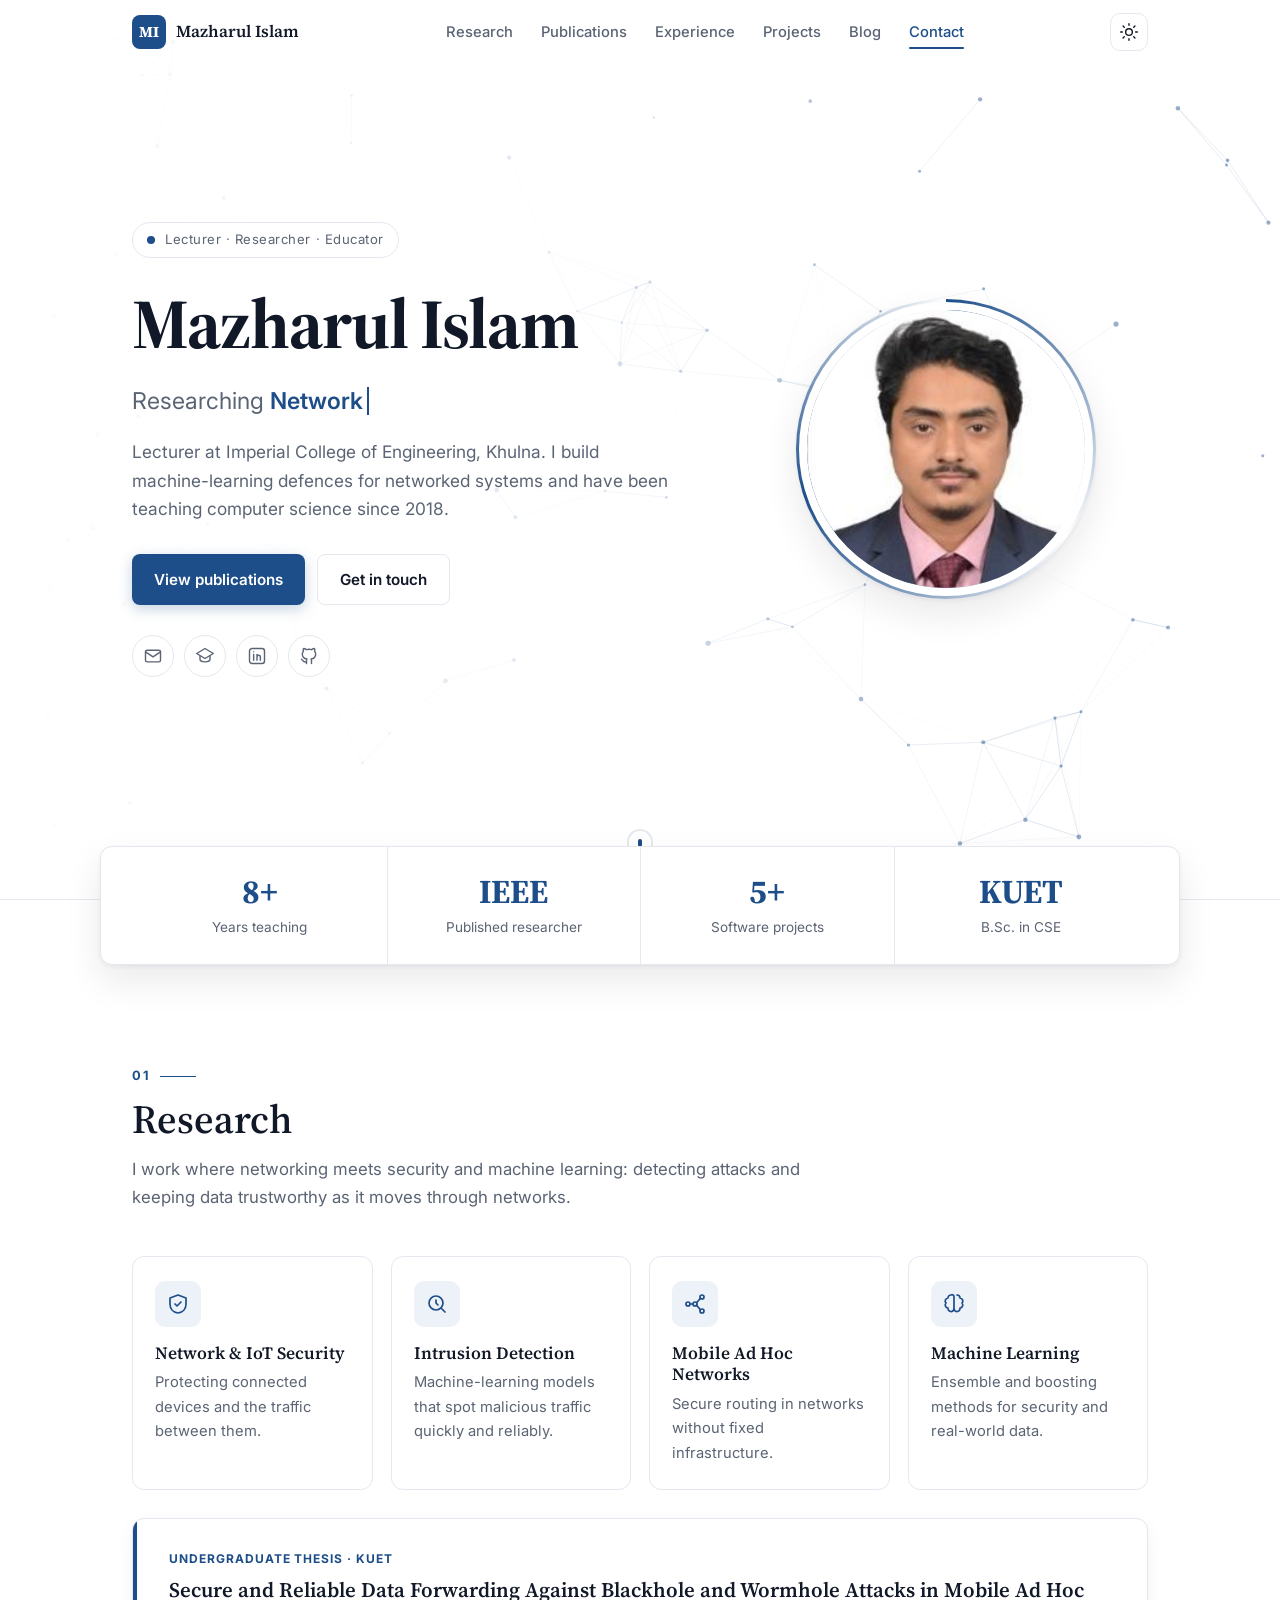
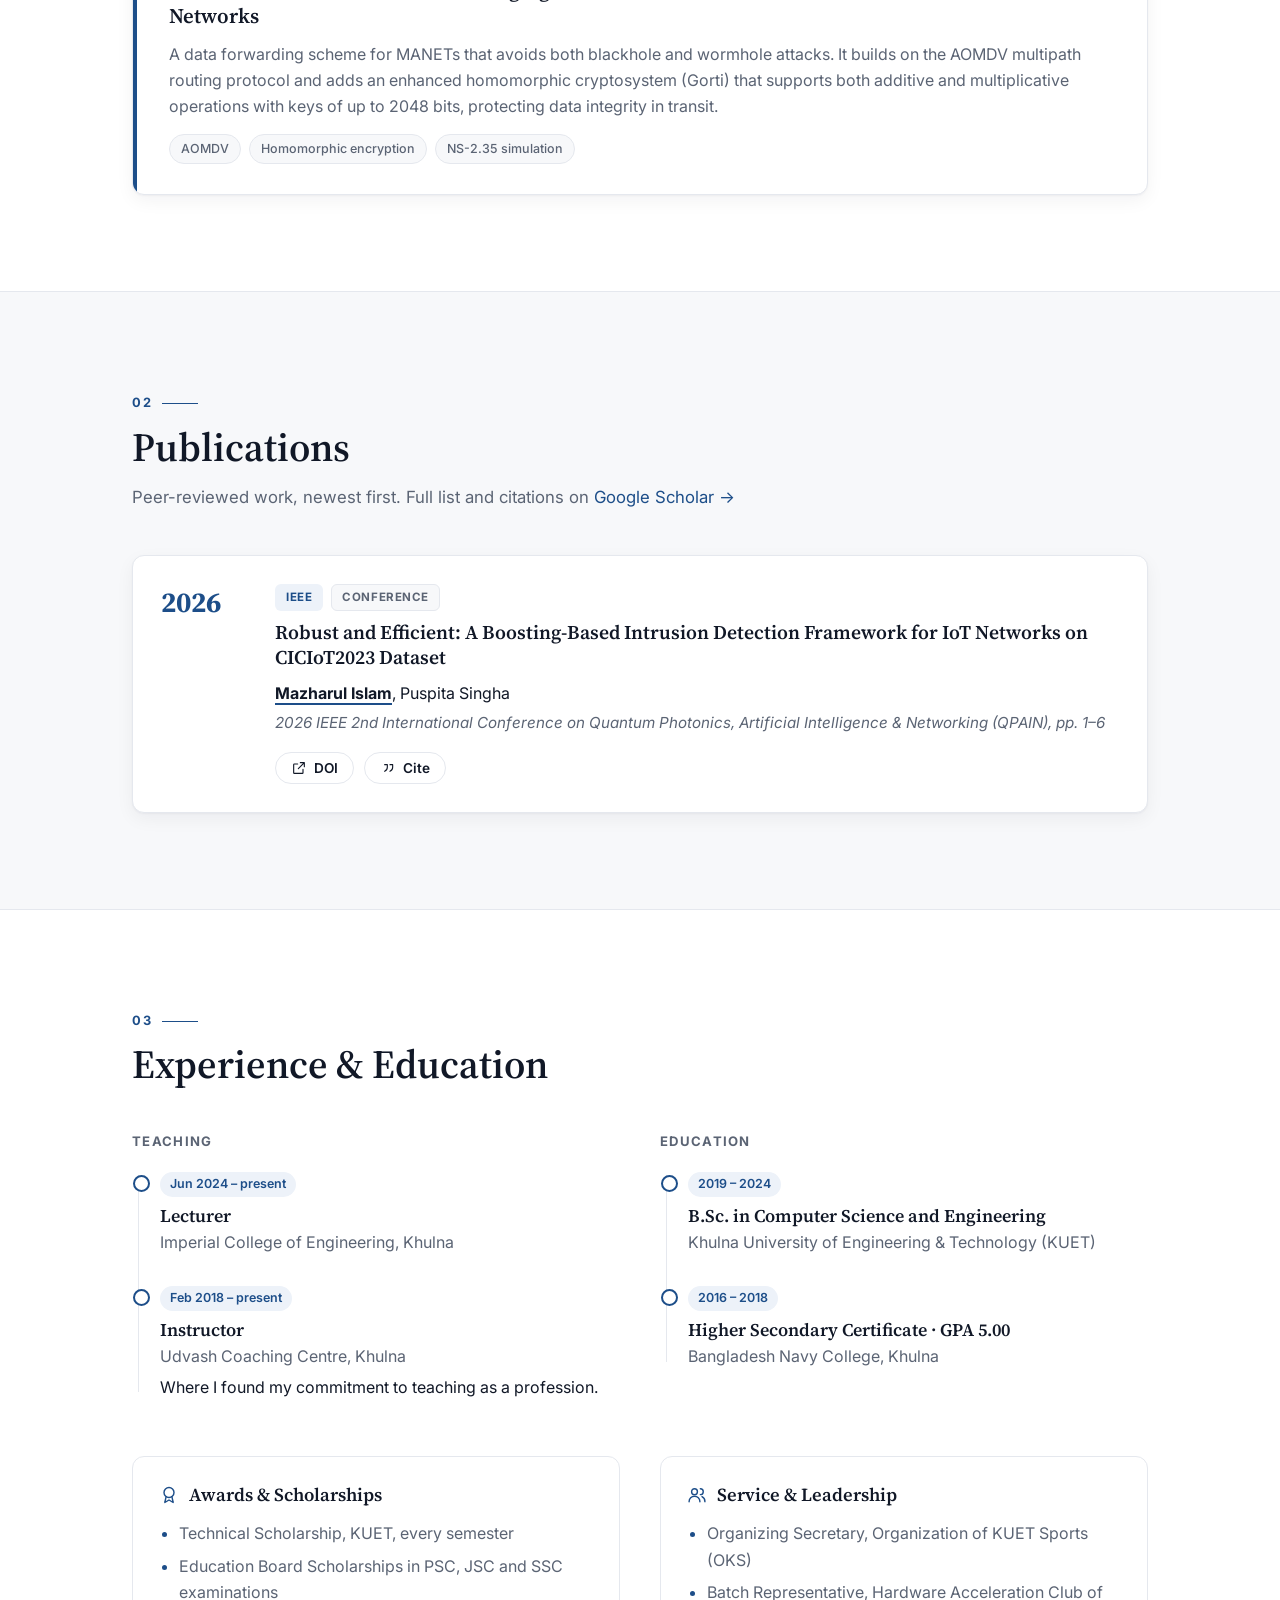
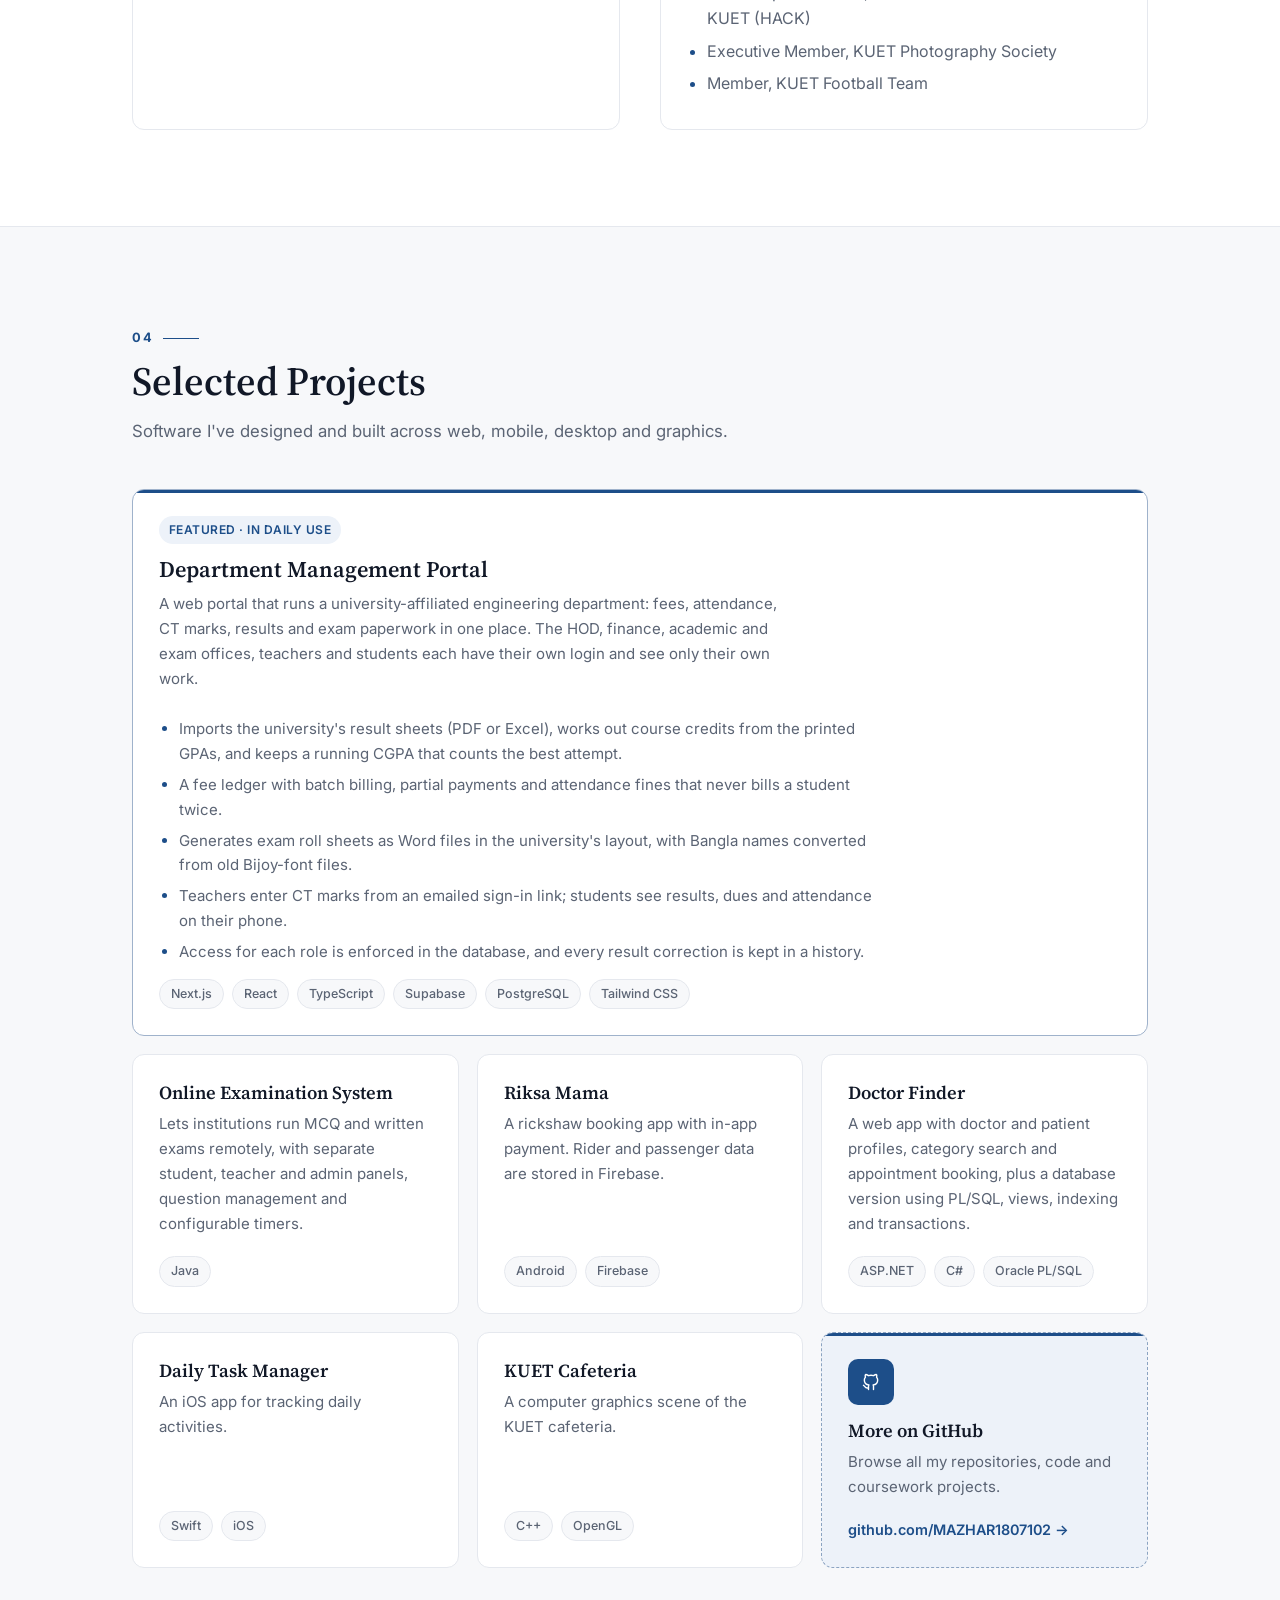
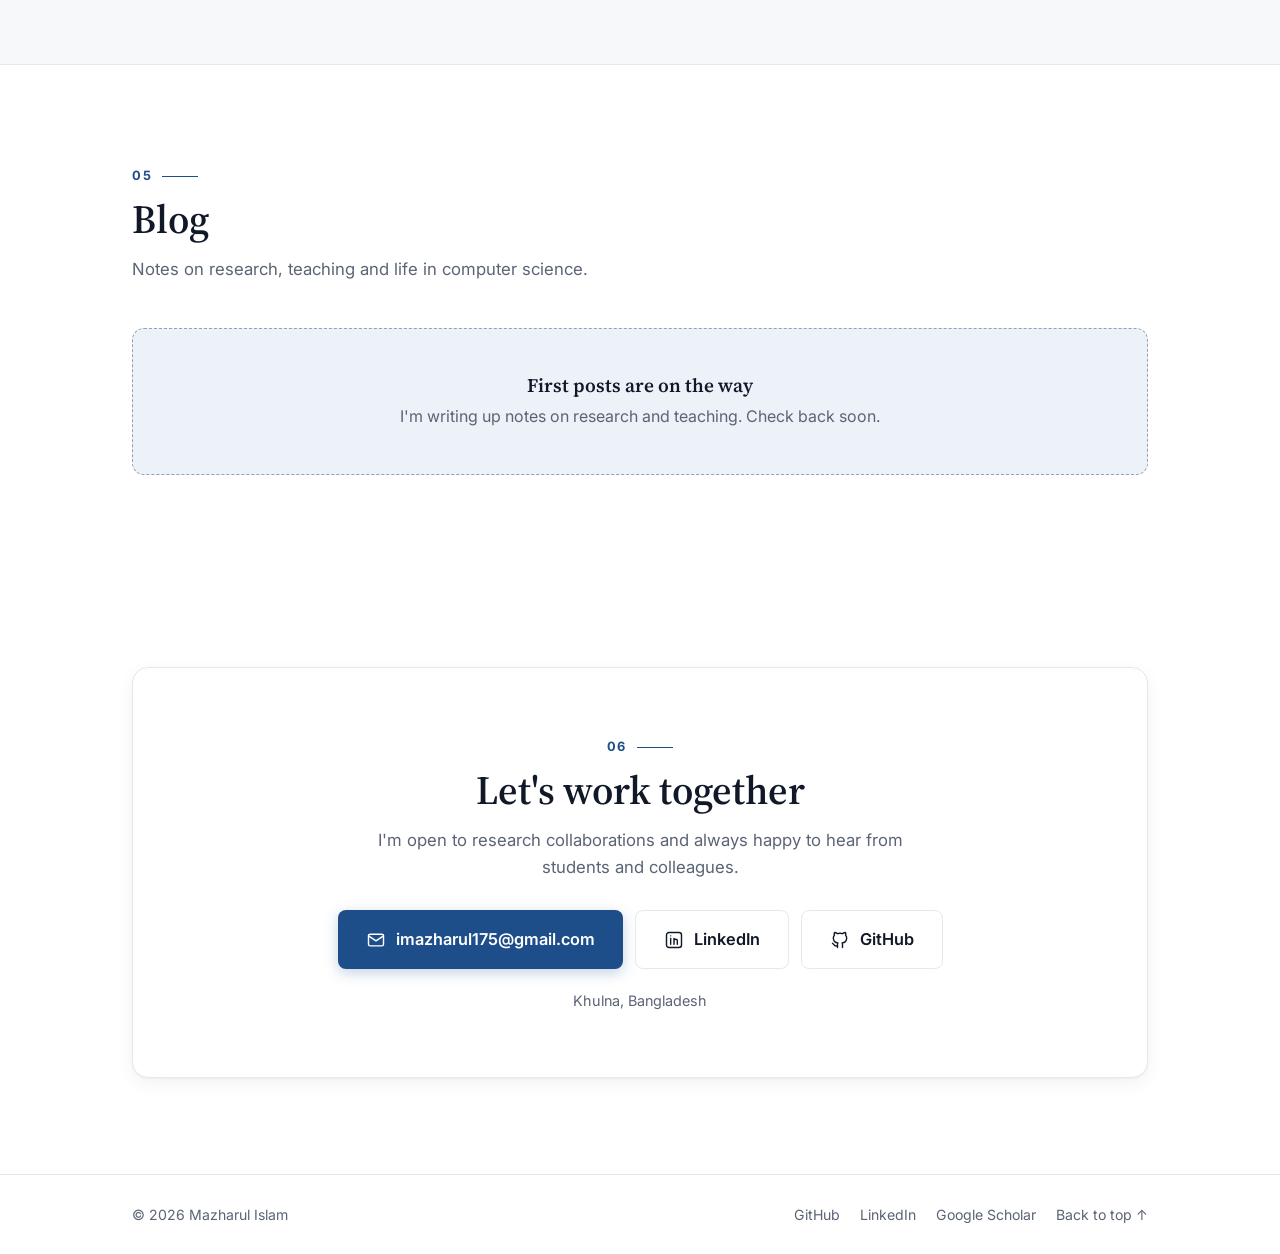
==== commit 5306a395: "Add blog and feature the Department Management Portal project" ====
--- a/index.html
+++ b/index.html
@@ -31,6 +31,7 @@
       <a href="#publications">Publications</a>
       <a href="#experience">Experience</a>
       <a href="#projects">Projects</a>
+      <a href="#blog">Blog</a>
       <a href="#contact">Contact</a>
     </nav>
     <div class="nav-actions">
@@ -269,6 +270,19 @@
         <p class="section-sub">Software I've designed and built across web, mobile, desktop and graphics.</p>
       </header>
       <div class="projects">
+        <article class="project project-featured reveal">
+          <span class="project-tag">Featured · In daily use</span>
+          <h3>Department Management Portal</h3>
+          <p>A web portal that runs a university-affiliated engineering department: fees, attendance, CT marks, results and exam paperwork in one place. The HOD, finance, academic and exam offices, teachers and students each have their own login and see only their own work.</p>
+          <ul class="project-points">
+            <li>Imports the university's result sheets (PDF or Excel), works out course credits from the printed GPAs, and keeps a running CGPA that counts the best attempt.</li>
+            <li>A fee ledger with batch billing, partial payments and attendance fines that never bills a student twice.</li>
+            <li>Generates exam roll sheets as Word files in the university's layout, with Bangla names converted from old Bijoy-font files.</li>
+            <li>Teachers enter CT marks from an emailed sign-in link; students see results, dues and attendance on their phone.</li>
+            <li>Access for each role is enforced in the database, and every result correction is kept in a history.</li>
+          </ul>
+          <ul class="chips"><li>Next.js</li><li>React</li><li>TypeScript</li><li>Supabase</li><li>PostgreSQL</li><li>Tailwind CSS</li></ul>
+        </article>
         <article class="project reveal">
           <h3>Online Examination System</h3>
           <p>Lets institutions run MCQ and written exams remotely, with separate student, teacher and admin panels, question management and configurable timers.</p>
@@ -304,11 +318,25 @@
     </div>
   </section>
 
+  <!-- ===== Blog ===== -->
+  <!-- Posts come from blog/posts.js; the newest three are shown here. -->
+  <section id="blog" class="section">
+    <div class="wrap">
+      <header class="section-head reveal">
+        <span class="section-num">05</span>
+        <h2>Blog</h2>
+        <p class="section-sub">Notes on research, teaching and life in computer science.</p>
+      </header>
+      <div class="posts" data-posts data-limit="3" data-base="blog/"></div>
+      <p class="posts-more reveal"><a class="btn btn-ghost" href="blog/">All posts →</a></p>
+    </div>
+  </section>
+
   <!-- ===== Contact ===== -->
   <section id="contact" class="section">
     <div class="wrap">
       <div class="contact-card reveal">
-        <span class="section-num">05</span>
+        <span class="section-num">06</span>
         <h2>Let's work together</h2>
         <p>I'm open to research collaborations and always happy to hear from students and colleagues.</p>
         <div class="contact-actions">
@@ -340,6 +368,7 @@
 
 <div class="toast" role="status" aria-live="polite"></div>
 
+<script src="blog/posts.js"></script>
 <script src="script.js"></script>
 </body>
 </html>
--- a/style.css
+++ b/style.css
@@ -283,6 +283,13 @@
 .project h3 { font-size: 1.15rem; margin-bottom: 8px; }
 .project p { color: var(--muted); font-size: .94rem; flex: 1; }
 .project .chips { margin-top: 8px; }
+.project-featured { grid-column: 1 / -1; border-color: color-mix(in srgb, var(--accent) 35%, var(--line)); }
+.project-featured::before { transform: scaleX(1); }
+.project-featured h3 { font-size: 1.4rem; }
+.project-featured > p { flex: none; max-width: 70ch; }
+.project-tag { align-self: flex-start; font-size: .75rem; font-weight: 600; letter-spacing: .04em; text-transform: uppercase; color: var(--accent); background: var(--accent-soft); padding: 4px 10px; border-radius: 999px; margin-bottom: 12px; }
+.project-points { margin: 14px 0 6px; padding-left: 20px; color: var(--muted); font-size: .94rem; display: grid; gap: 6px; max-width: 80ch; }
+.project-points li::marker { color: var(--accent); }
 
 .project-cta {
   justify-content: center; align-items: flex-start; color: var(--text);
@@ -296,6 +303,75 @@
 .project-cta:hover .cta-icon { transform: rotate(-8deg) scale(1.08); }
 .cta-link { font-weight: 600; font-size: .9rem; color: var(--accent); margin-top: 6px; }
 .project-cta:hover .cta-link { text-decoration: underline; }
+
+/* Blog cards */
+.posts { display: grid; grid-template-columns: repeat(auto-fill, minmax(290px, 1fr)); gap: 18px; }
+.post {
+  display: flex; flex-direction: column; background: var(--surface); color: var(--text);
+  border: 1px solid var(--line); border-radius: var(--radius); padding: 26px;
+  transition: transform .25s, box-shadow .25s, border-color .25s;
+}
+.post[hidden] { display: none; }
+.post:hover { transform: translateY(-5px); box-shadow: var(--shadow-lg); border-color: var(--accent); }
+.post-meta { display: flex; flex-wrap: wrap; gap: 6px 14px; font-size: .8rem; font-weight: 600; color: var(--accent); margin-bottom: 10px; }
+.post-meta span::before { content: "·"; margin-right: 14px; color: var(--muted); }
+.post h3 { font-size: 1.2rem; margin-bottom: 8px; }
+.post-summary { color: var(--muted); font-size: .94rem; flex: 1; }
+.post .chips { margin: 4px 0 16px; }
+.post-link { font-weight: 600; font-size: .9rem; color: var(--accent); }
+.post:hover .post-link { text-decoration: underline; }
+.posts-empty {
+  grid-column: 1 / -1; text-align: center; padding: 44px 24px; border-radius: var(--radius);
+  border: 1px dashed color-mix(in srgb, var(--accent) 45%, var(--line)); background: var(--accent-soft);
+}
+.posts-empty h3 { font-size: 1.2rem; margin-bottom: 6px; }
+.posts-empty p { color: var(--muted); margin: 0; }
+.posts-more { margin: 32px 0 0; text-align: center; }
+.post-filter { display: flex; flex-wrap: wrap; gap: 8px; margin-bottom: 28px; }
+.post-filter .pill[aria-pressed="true"] { border-color: var(--accent); color: var(--on-accent); background: var(--accent); }
+
+/* Blog pages */
+.page-head { padding: 128px 0 8px; }
+.page-head .section-head { margin-bottom: 0; }
+.page-head h1 { font-size: clamp(2.2rem, 5vw, 3rem); margin-bottom: 12px; }
+.back-link { display: inline-flex; align-items: center; gap: 6px; font-size: .9rem; font-weight: 600; margin-bottom: 22px; }
+.back-link svg { width: 16px; height: 16px; }
+.article { max-width: 720px; margin: 0 auto; padding: 128px 16px 80px; }
+.article-head { margin-bottom: 36px; padding-bottom: 28px; border-bottom: 1px solid var(--line); }
+.article-head h1 { font-size: clamp(2rem, 5vw, 2.8rem); letter-spacing: -.01em; margin: 10px 0 16px; }
+.article-head .chips { margin: 0; }
+.article-head .post-meta { margin: 0; font-size: .88rem; }
+.article-head .post-meta span:first-child::before { display: none; }
+.byline { display: flex; align-items: center; gap: 12px; margin-top: 20px; }
+.byline img { width: 44px; height: 44px; border-radius: 50%; object-fit: cover; }
+.byline strong { display: block; font-size: .95rem; }
+
+.prose { font-size: 1.08rem; line-height: 1.8; }
+.prose p { margin: 0 0 1.3em; }
+.prose h2 { font-size: 1.6rem; margin: 1.8em 0 .6em; }
+.prose h3 { font-size: 1.25rem; margin: 1.5em 0 .5em; }
+.prose a { text-decoration: underline; text-underline-offset: 3px; }
+.prose ul, .prose ol { padding-left: 1.4em; margin: 0 0 1.3em; }
+.prose li { margin-bottom: .4em; }
+.prose li::marker { color: var(--accent); }
+.prose blockquote {
+  margin: 1.6em 0; padding: 4px 0 4px 22px; border-left: 3px solid var(--accent);
+  font-family: var(--serif); font-size: 1.2rem; color: var(--muted);
+}
+.prose figure { margin: 1.8em 0; }
+.prose img { max-width: 100%; height: auto; border-radius: 10px; display: block; }
+.prose figcaption { font-size: .88rem; color: var(--muted); text-align: center; margin-top: 8px; }
+.prose code { font: .9em ui-monospace, SFMono-Regular, Menlo, monospace; background: var(--bg-alt); border: 1px solid var(--line); padding: 1px 6px; border-radius: 5px; }
+.prose pre { margin: 0 0 1.3em; padding: 18px 20px; border-radius: 10px; background: var(--bg-alt); border: 1px solid var(--line); overflow-x: auto; }
+.prose pre code { background: none; border: 0; padding: 0; font-size: .85rem; line-height: 1.6; }
+.prose hr { border: 0; border-top: 1px solid var(--line); margin: 2.4em 0; }
+
+.article-foot {
+  display: flex; flex-wrap: wrap; justify-content: space-between; align-items: center; gap: 16px;
+  margin-top: 48px; padding-top: 28px; border-top: 1px solid var(--line);
+}
+.share { display: flex; flex-wrap: wrap; align-items: center; gap: 8px; }
+.share-label { font-size: .85rem; color: var(--muted); margin-right: 4px; }
 
 /* Contact */
 .contact-card {
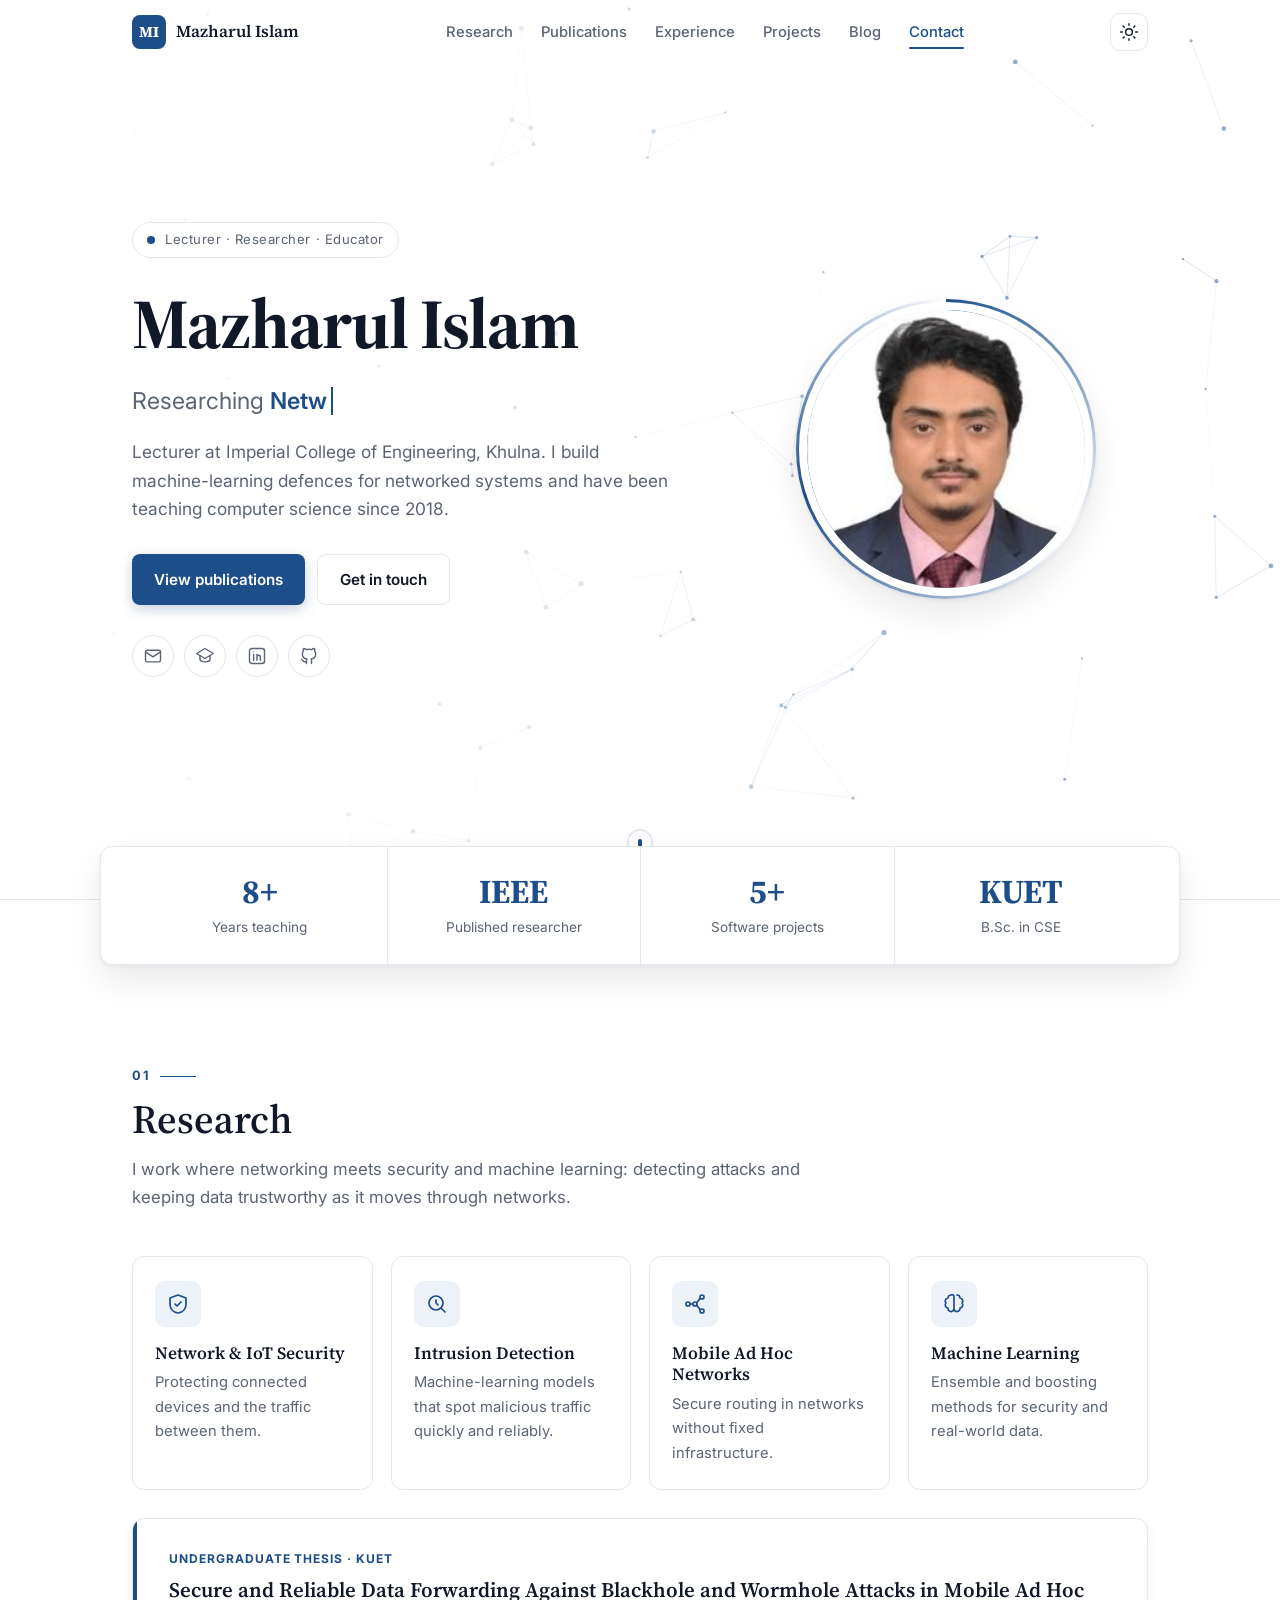
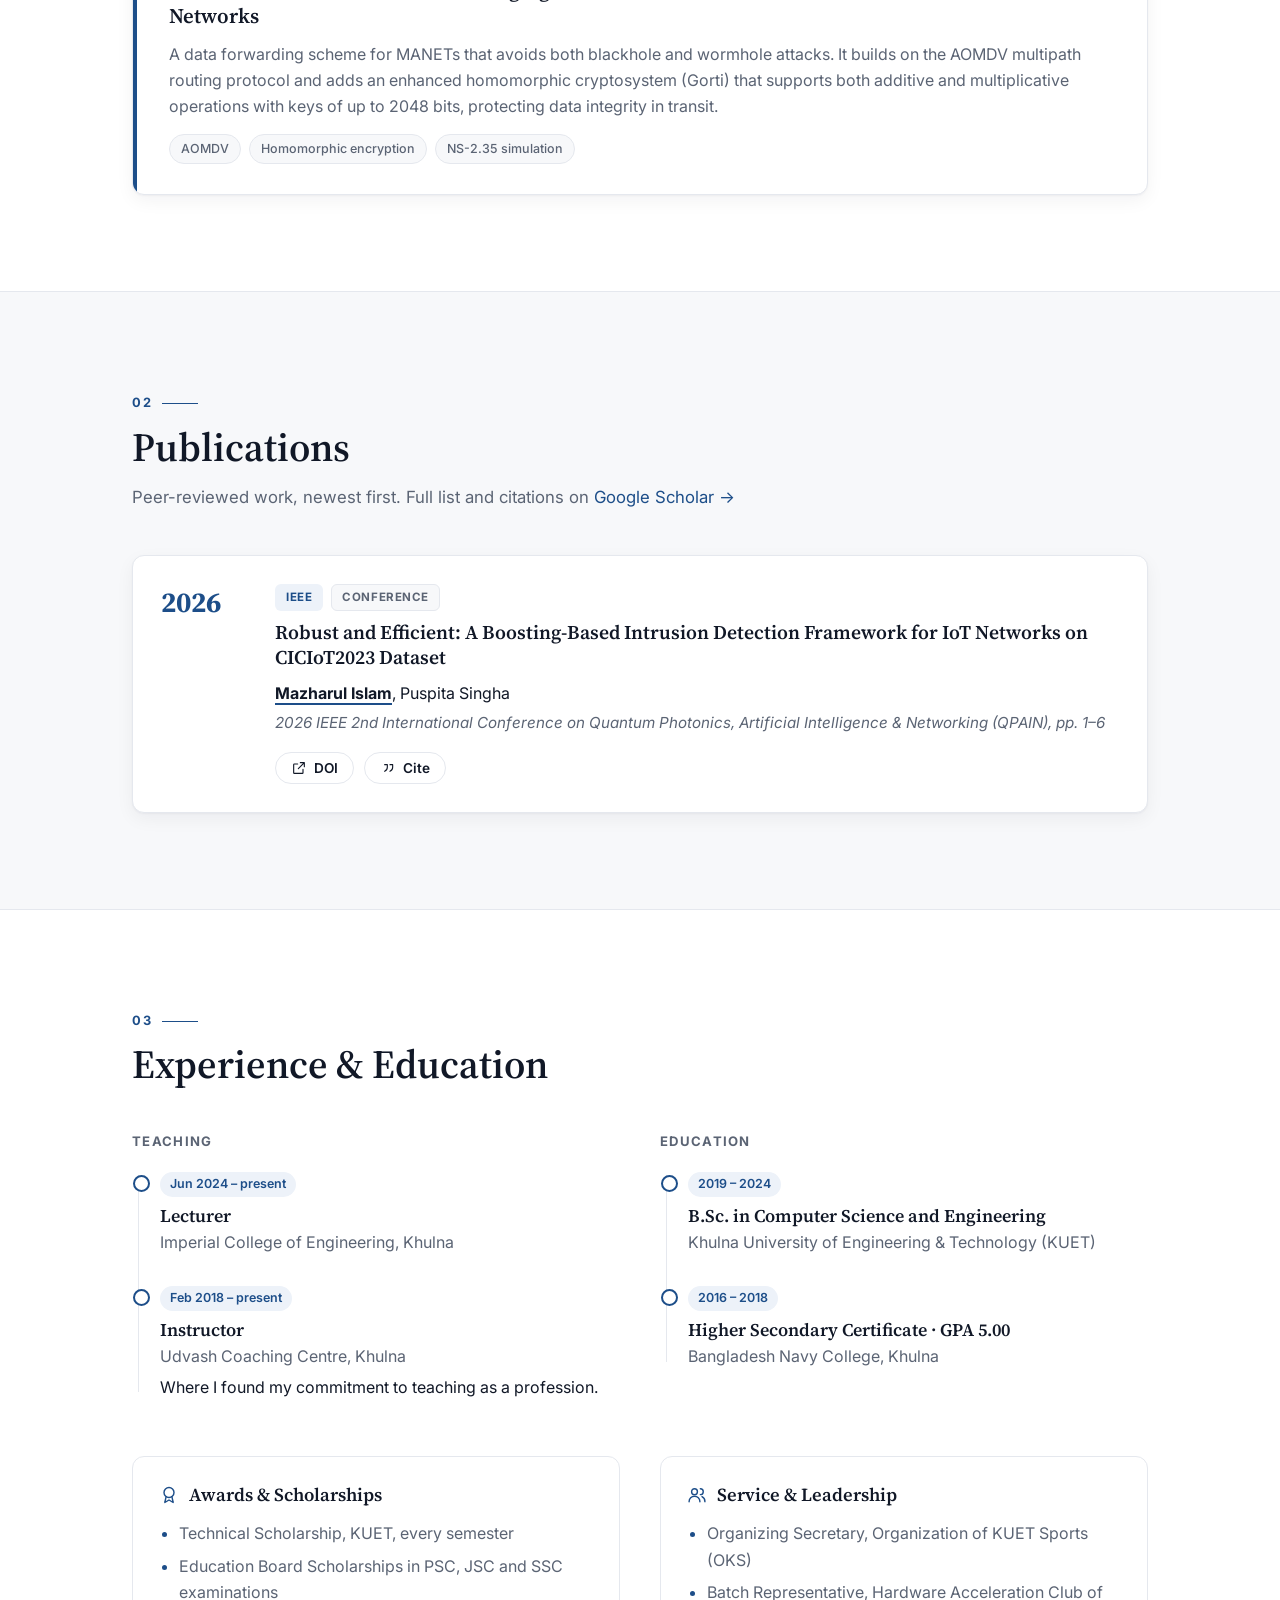
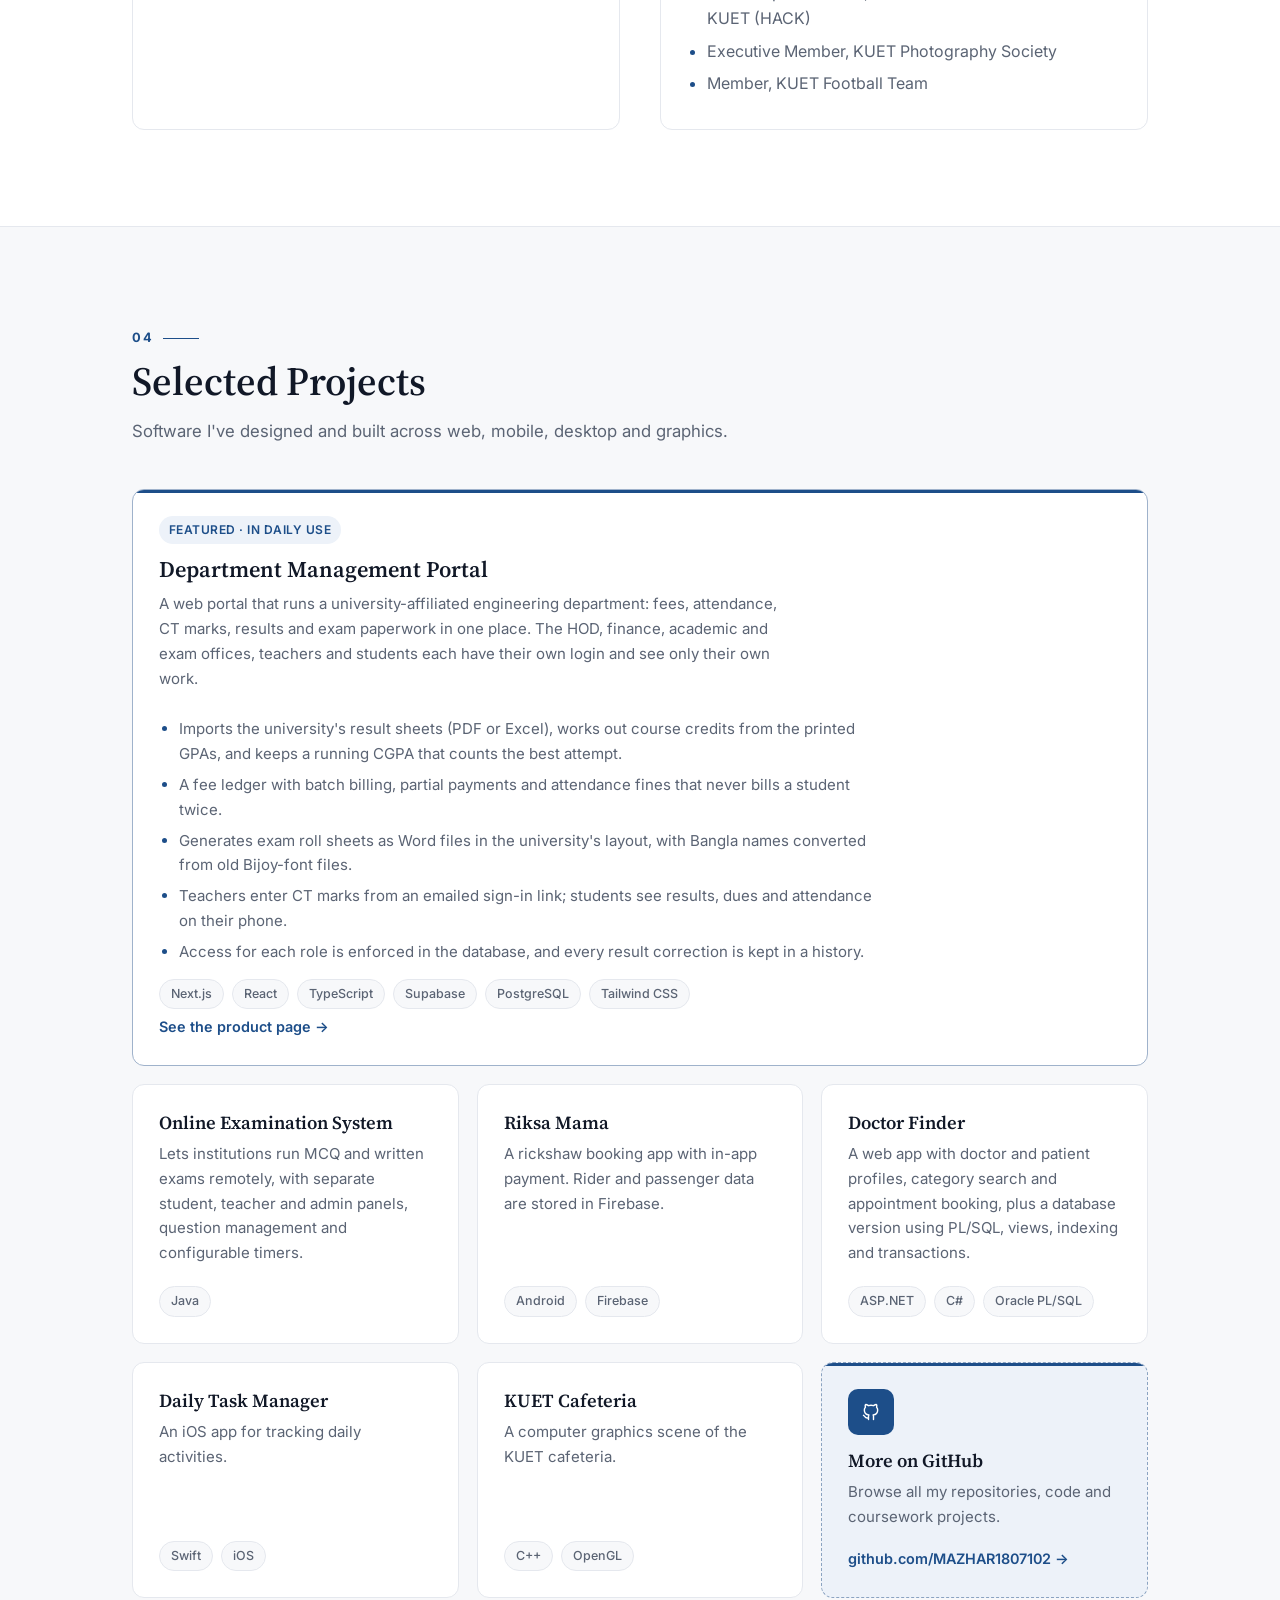
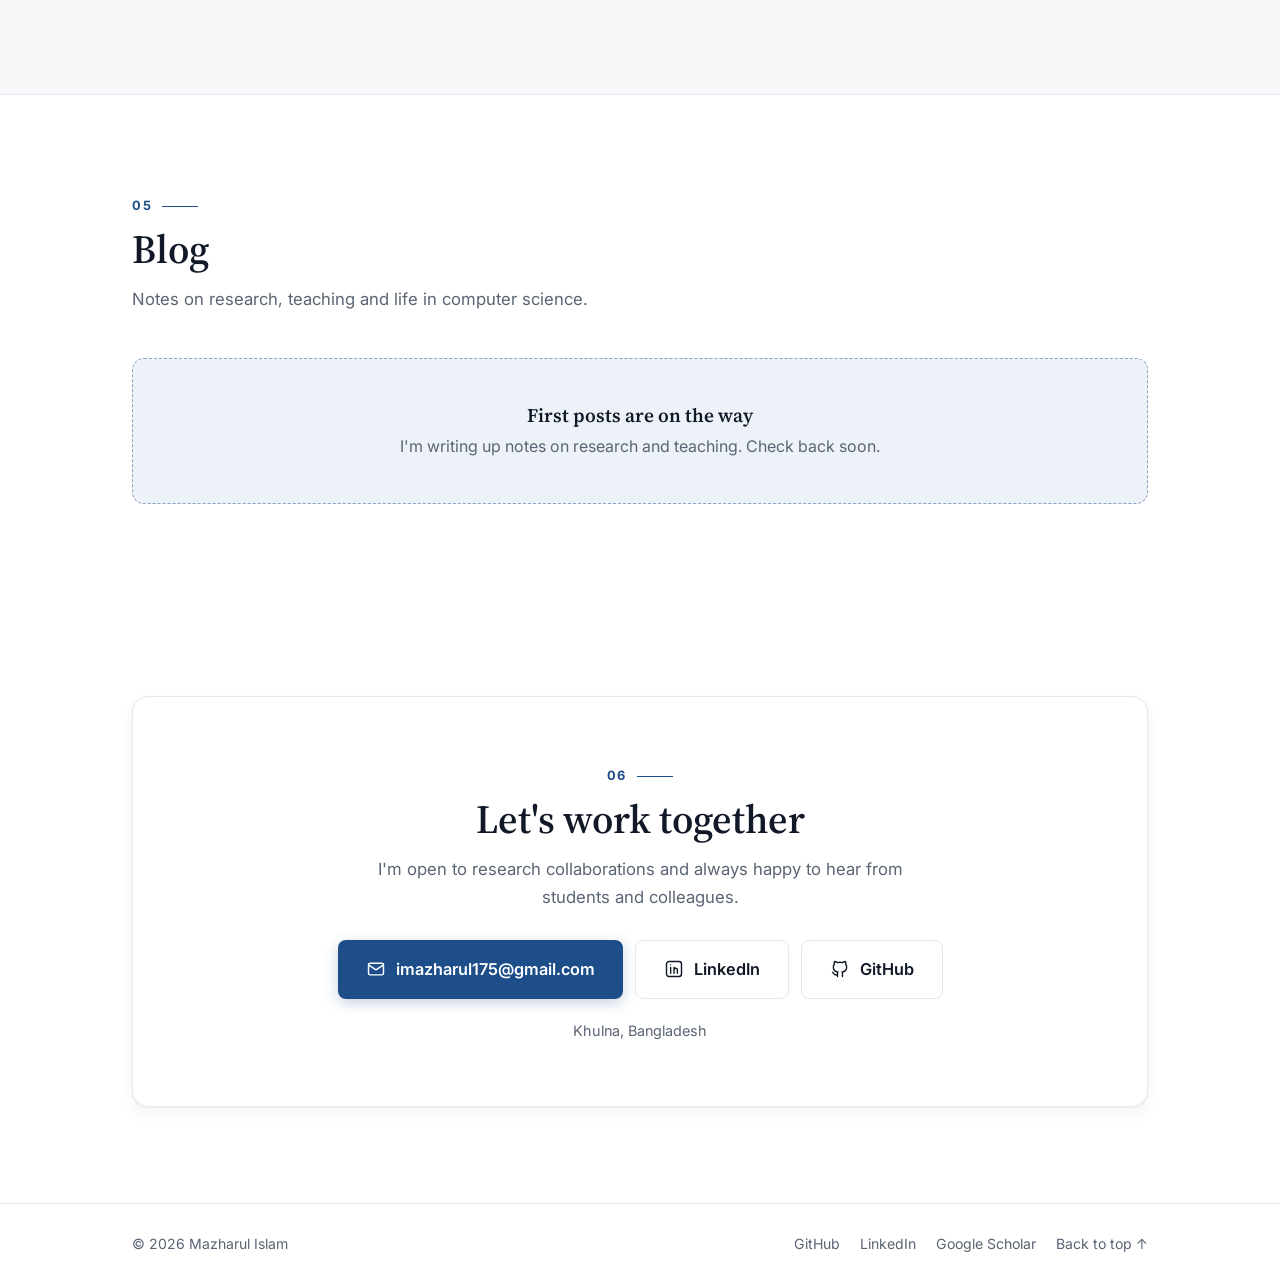
==== commit 847cbb27: "Add the DeptDesk product page and link it from the portal project" ====
--- a/index.html
+++ b/index.html
@@ -282,6 +282,7 @@
             <li>Access for each role is enforced in the database, and every result correction is kept in a history.</li>
           </ul>
           <ul class="chips"><li>Next.js</li><li>React</li><li>TypeScript</li><li>Supabase</li><li>PostgreSQL</li><li>Tailwind CSS</li></ul>
+          <a class="cta-link project-link" href="deptdesk/">See the product page →</a>
         </article>
         <article class="project reveal">
           <h3>Online Examination System</h3>
--- a/style.css
+++ b/style.css
@@ -290,6 +290,8 @@
 .project-tag { align-self: flex-start; font-size: .75rem; font-weight: 600; letter-spacing: .04em; text-transform: uppercase; color: var(--accent); background: var(--accent-soft); padding: 4px 10px; border-radius: 999px; margin-bottom: 12px; }
 .project-points { margin: 14px 0 6px; padding-left: 20px; color: var(--muted); font-size: .94rem; display: grid; gap: 6px; max-width: 80ch; }
 .project-points li::marker { color: var(--accent); }
+.project-link { align-self: flex-start; margin-top: 16px; text-decoration: none; }
+.project-link:hover { text-decoration: underline; }
 
 .project-cta {
   justify-content: center; align-items: flex-start; color: var(--text);
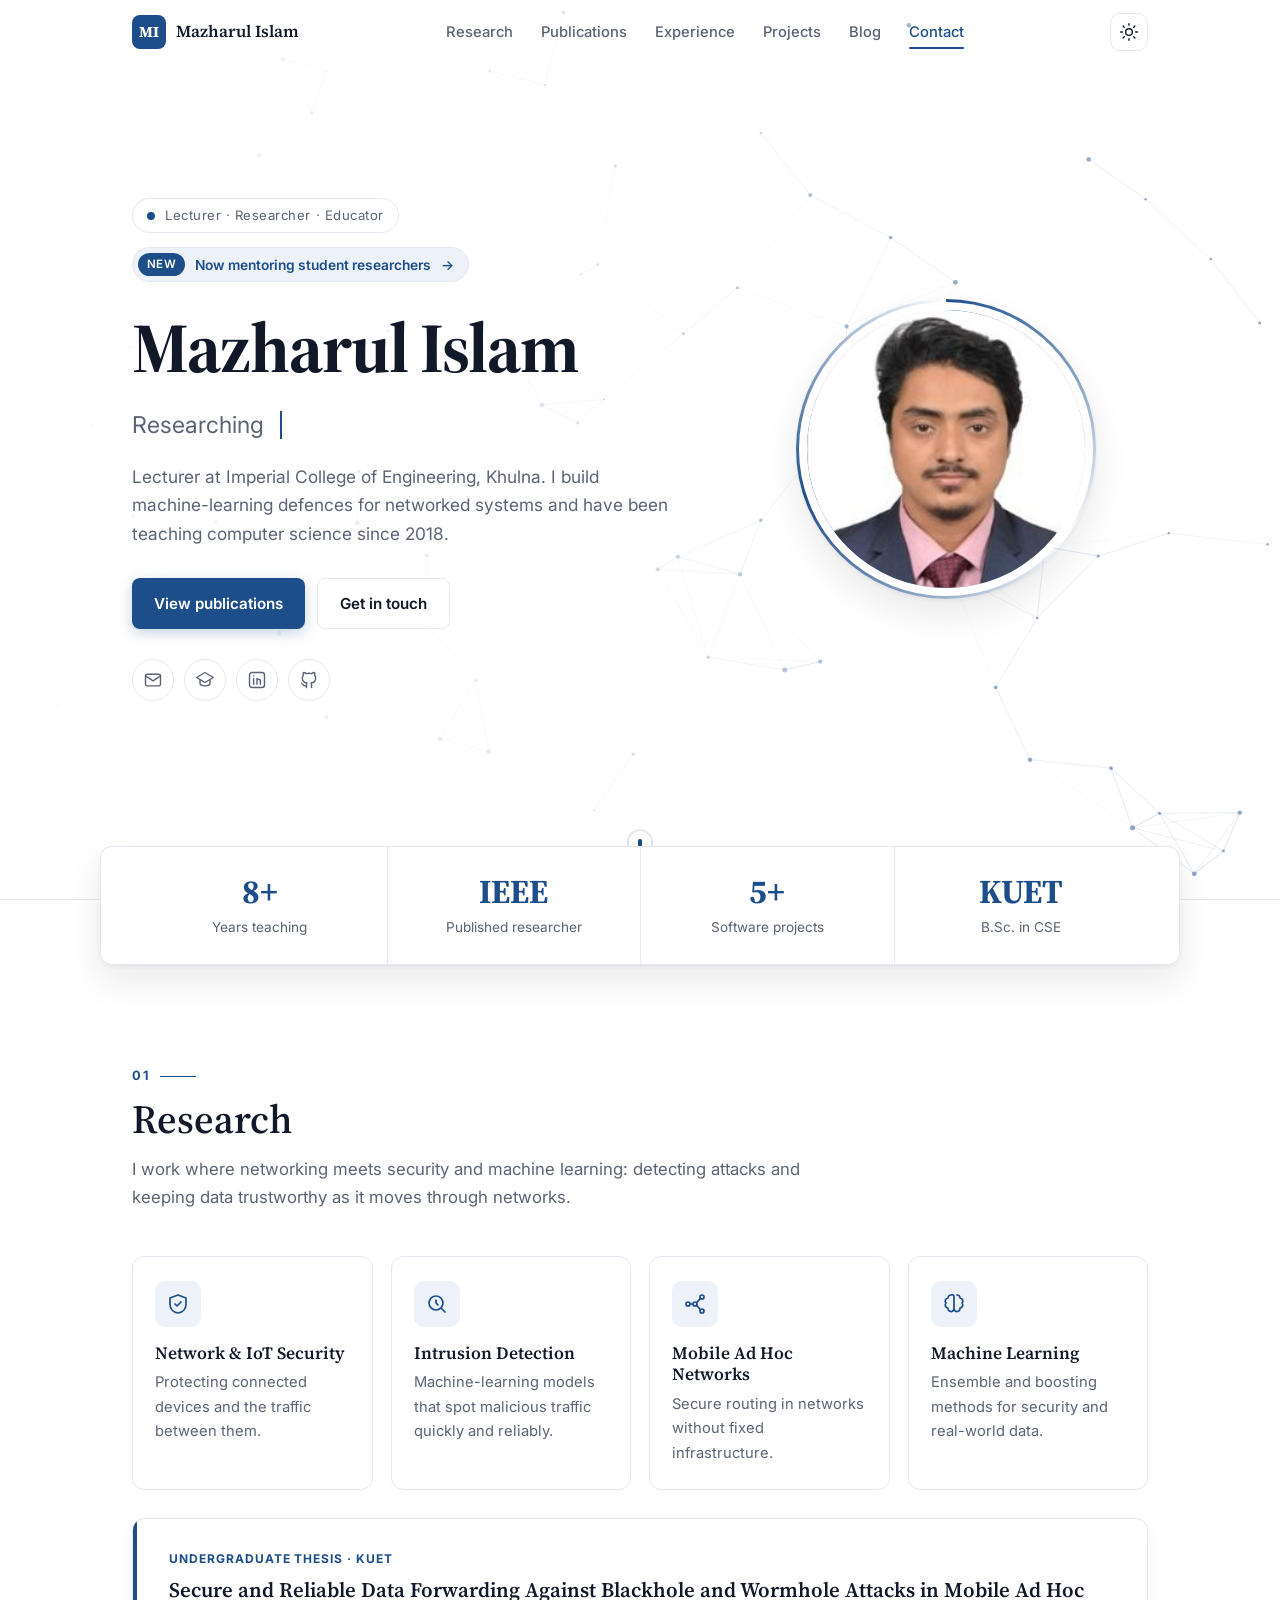
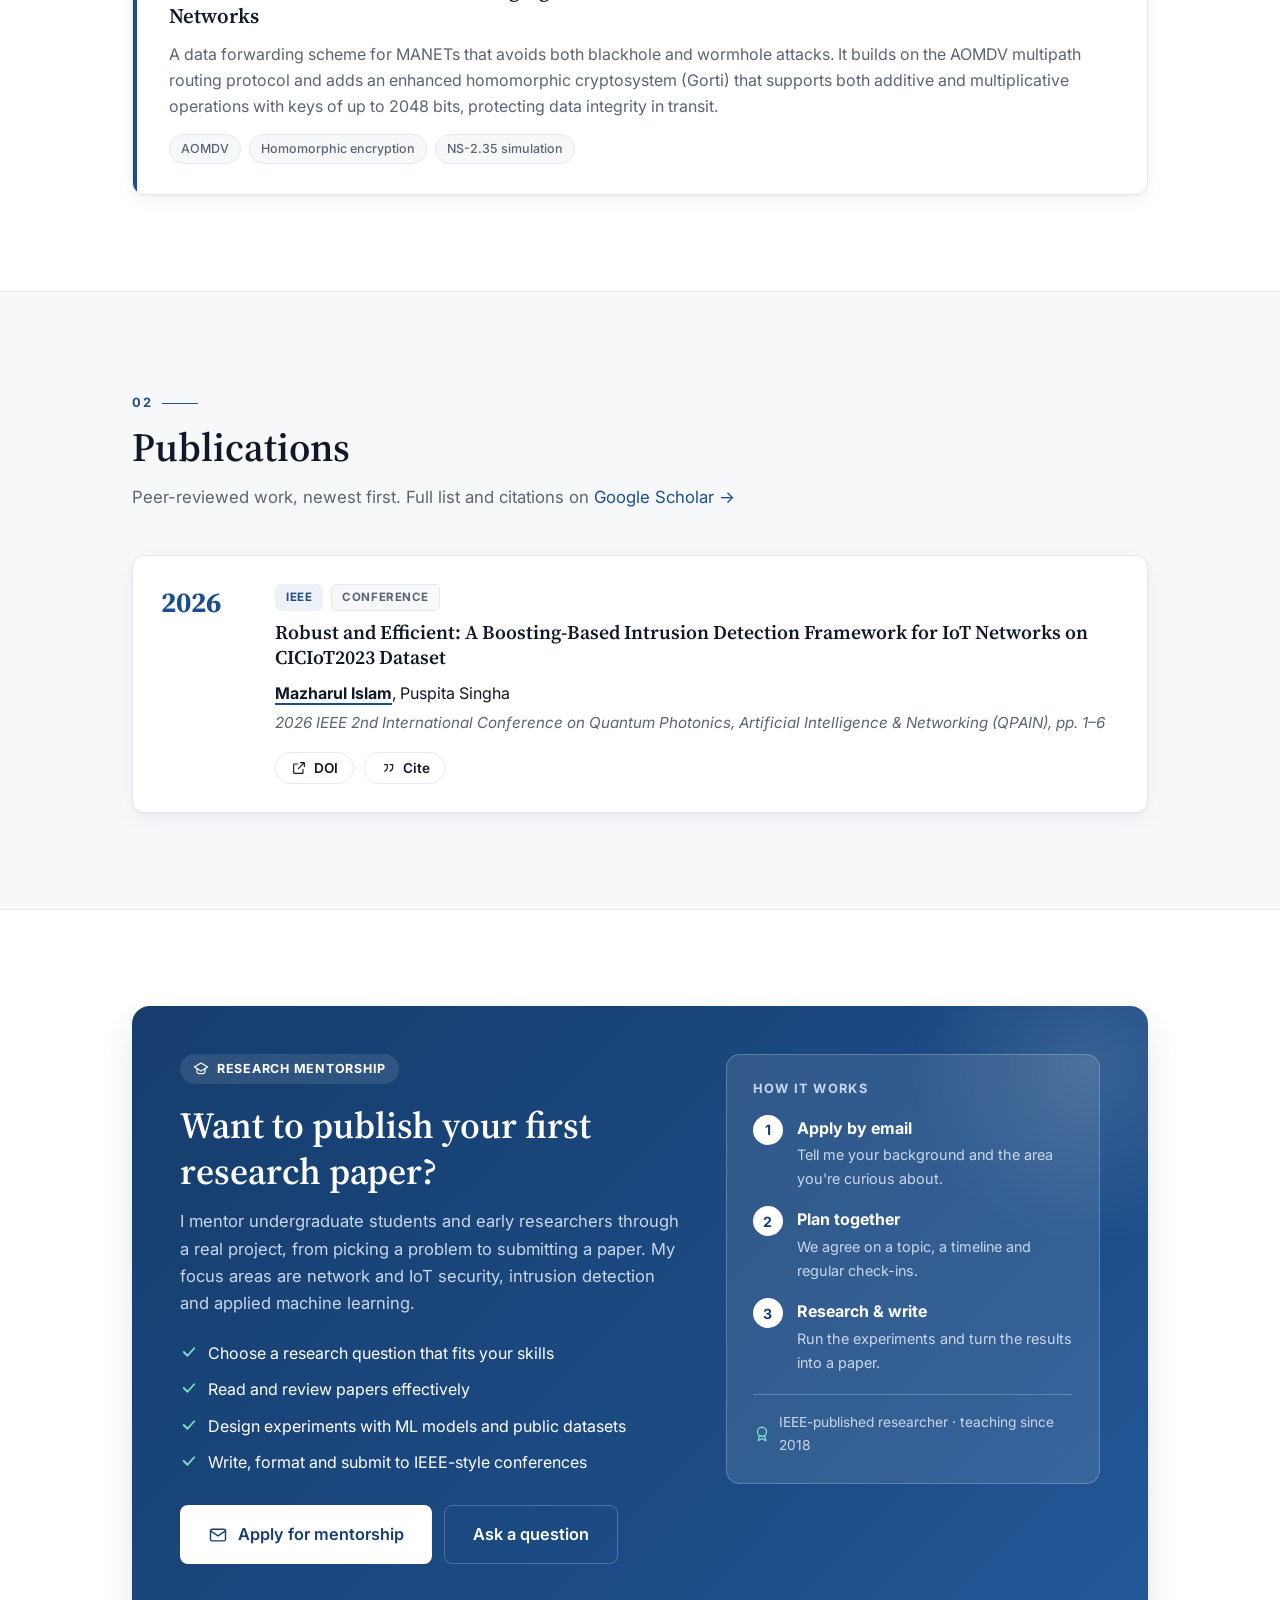
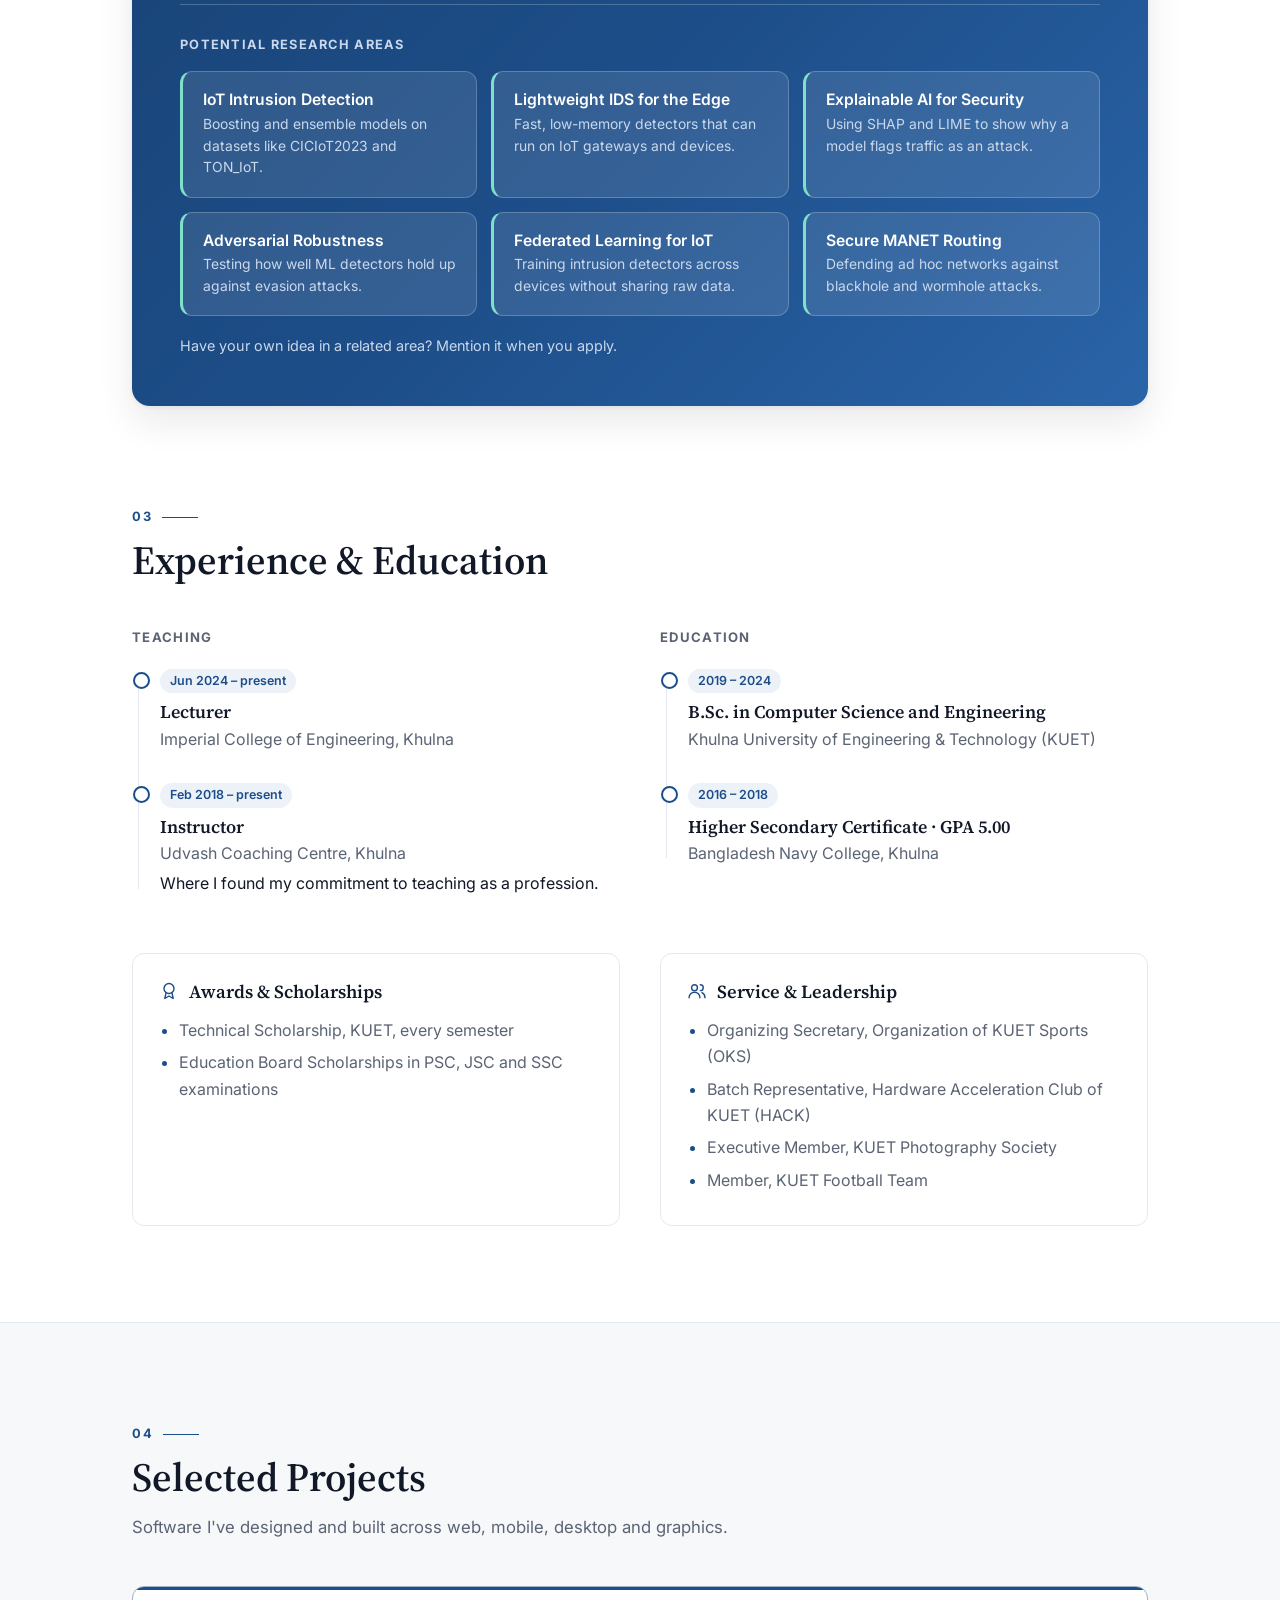
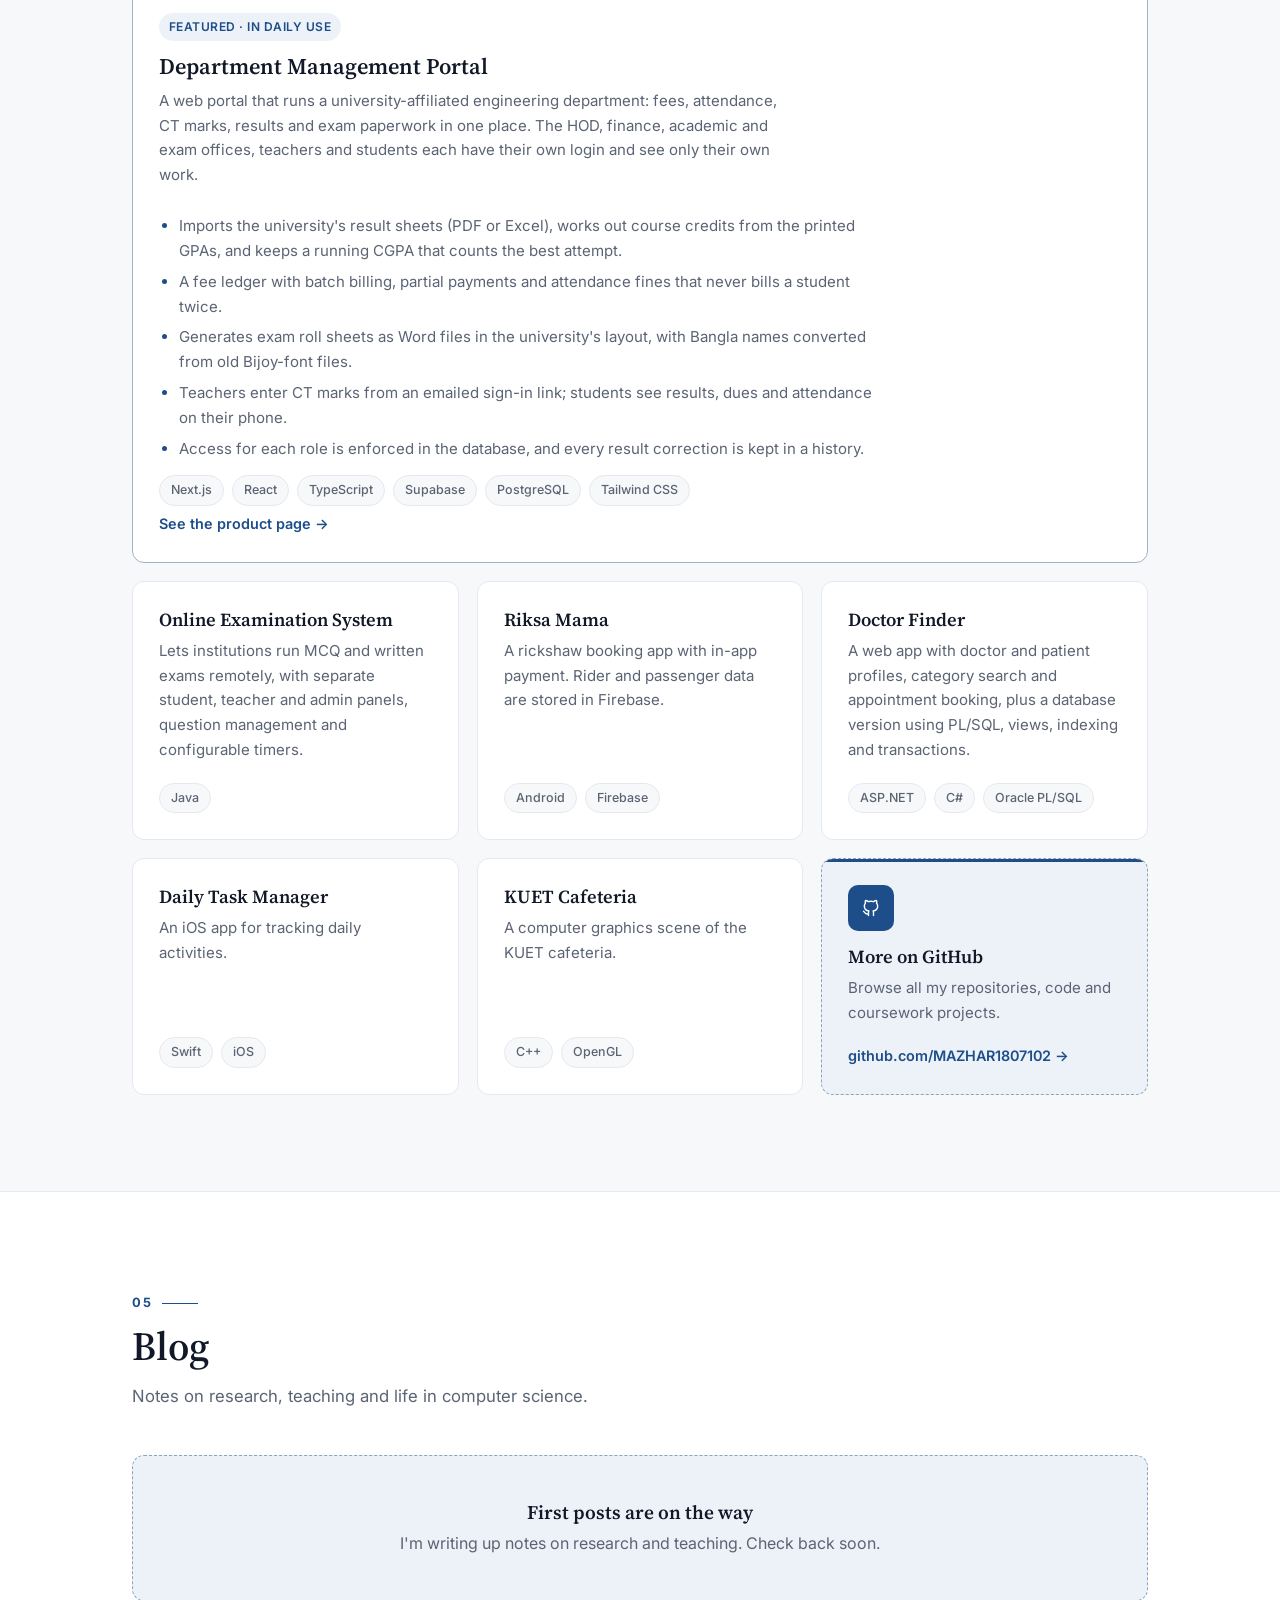
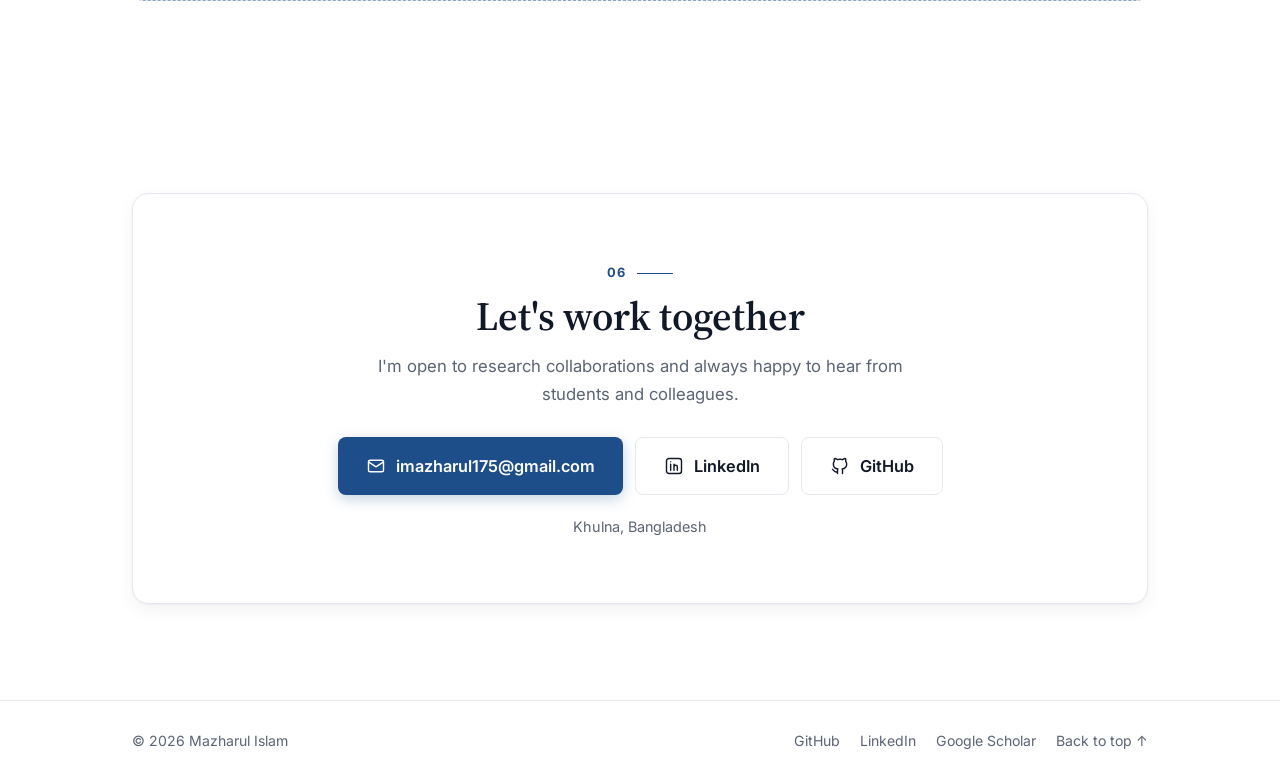
==== commit 6904ec3a: "Add research mentorship section with potential research areas" ====
--- a/index.html
+++ b/index.html
@@ -52,6 +52,7 @@
   <div class="wrap hero-inner">
     <div class="hero-text">
       <p class="hero-eyebrow"><span class="dot"></span> Lecturer · Researcher · Educator</p>
+      <a class="hero-announce" href="#mentorship"><span class="announce-tag">New</span>Now mentoring student researchers <span aria-hidden="true">→</span></a>
       <h1>Mazharul Islam</h1>
       <p class="hero-rotate">
         Researching <span class="rotator" data-words="Network Security|IoT Intrusion Detection|Mobile Ad Hoc Networks|Machine Learning">Network Security</span>
@@ -198,6 +199,60 @@
     </div>
   </section>
 
+  <!-- ===== Mentorship (promo) ===== -->
+  <section id="mentorship" class="promo">
+    <div class="wrap">
+      <div class="promo-card reveal">
+        <div class="promo-main">
+          <span class="promo-tag"><svg viewBox="0 0 24 24"><path d="M12 3 2 9l10 6 10-6-10-6z"/><path d="M6 11.5V16c0 1.7 2.7 3 6 3s6-1.3 6-3v-4.5"/></svg>Research Mentorship</span>
+          <h2>Want to publish your first research paper?</h2>
+          <p class="promo-lead">
+            I mentor undergraduate students and early researchers through a real project, from
+            picking a problem to submitting a paper. My focus areas are network and IoT security,
+            intrusion detection and applied machine learning.
+          </p>
+          <ul class="promo-points">
+            <li><svg viewBox="0 0 24 24"><path d="m5 12 5 5 9-10"/></svg>Choose a research question that fits your skills</li>
+            <li><svg viewBox="0 0 24 24"><path d="m5 12 5 5 9-10"/></svg>Read and review papers effectively</li>
+            <li><svg viewBox="0 0 24 24"><path d="m5 12 5 5 9-10"/></svg>Design experiments with ML models and public datasets</li>
+            <li><svg viewBox="0 0 24 24"><path d="m5 12 5 5 9-10"/></svg>Write, format and submit to IEEE-style conferences</li>
+          </ul>
+          <div class="promo-cta">
+            <a class="btn btn-promo btn-lg" href="mailto:imazharul175@gmail.com?subject=Research%20mentorship%20application&amp;body=Hi%20Mazharul%2C%0A%0AI%27d%20like%20to%20apply%20for%20research%20mentorship.%0A%0AName%3A%0AUniversity%20/%20department%20/%20year%3A%0AResearch%20area%20I%27m%20interested%20in%3A%0AMy%20background%20%28courses%2C%20programming%2C%20any%20prior%20research%29%3A%0AWhat%20I%20hope%20to%20achieve%20%28e.g.%20thesis%2C%20first%20paper%2C%20grad%20school%20application%29%3A%0A%0AThanks%21">
+              <svg viewBox="0 0 24 24"><rect x="3" y="5" width="18" height="14" rx="2"/><path d="m3 7 9 6 9-6"/></svg>Apply for mentorship
+            </a>
+            <a class="btn btn-promo-ghost btn-lg" href="mailto:imazharul175@gmail.com?subject=Question%20about%20research%20mentorship">Ask a question</a>
+          </div>
+        </div>
+        <aside class="promo-side">
+          <h3>How it works</h3>
+          <ol class="promo-steps">
+            <li><span>1</span><div><strong>Apply by email</strong><p>Tell me your background and the area you're curious about.</p></div></li>
+            <li><span>2</span><div><strong>Plan together</strong><p>We agree on a topic, a timeline and regular check-ins.</p></div></li>
+            <li><span>3</span><div><strong>Research &amp; write</strong><p>Run the experiments and turn the results into a paper.</p></div></li>
+          </ol>
+          <p class="promo-proof">
+            <svg viewBox="0 0 24 24"><circle cx="12" cy="9" r="6"/><path d="m8.5 14-1.5 7 5-3 5 3-1.5-7"/></svg>
+            IEEE-published researcher · teaching since 2018
+          </p>
+        </aside>
+        <!-- Edit this list to match the topics you want to supervise. -->
+        <div class="promo-topics">
+          <h3>Potential research areas</h3>
+          <ul>
+            <li><h4>IoT Intrusion Detection</h4><p>Boosting and ensemble models on datasets like CICIoT2023 and TON_IoT.</p></li>
+            <li><h4>Lightweight IDS for the Edge</h4><p>Fast, low-memory detectors that can run on IoT gateways and devices.</p></li>
+            <li><h4>Explainable AI for Security</h4><p>Using SHAP and LIME to show why a model flags traffic as an attack.</p></li>
+            <li><h4>Adversarial Robustness</h4><p>Testing how well ML detectors hold up against evasion attacks.</p></li>
+            <li><h4>Federated Learning for IoT</h4><p>Training intrusion detectors across devices without sharing raw data.</p></li>
+            <li><h4>Secure MANET Routing</h4><p>Defending ad hoc networks against blackhole and wormhole attacks.</p></li>
+          </ul>
+          <p class="promo-note">Have your own idea in a related area? Mention it when you apply.</p>
+        </div>
+      </div>
+    </div>
+  </section>
+
   <!-- ===== Experience & Education ===== -->
   <section id="experience" class="section">
     <div class="wrap">
--- a/style.css
+++ b/style.css
@@ -17,12 +17,20 @@
   --serif: "Source Serif 4", Georgia, serif;
   --sans: "Inter", system-ui, -apple-system, sans-serif;
   --radius: 12px;
+  --promo-bg: linear-gradient(135deg, #163d6c 0%, #1d4e89 60%, #2a64a8 100%);
+  --promo-text: #ffffff; --promo-muted: #c9d8ec; --promo-check: #7fe0c9;
+  --promo-chip: rgba(255, 255, 255, .1); --promo-line: rgba(255, 255, 255, .22);
+  --promo-btn: #ffffff; --promo-btn-text: #163d6c;
   color-scheme: light;
 }
 :root[data-theme="dark"] {
   --bg: #0e131b; --bg-alt: #121924; --surface: #141c28; --text: #e8ecf2; --muted: #9aa4b4;
   --line: #243041; --accent: #8db4e6; --accent-strong: #a9c7ee; --accent-soft: #1a2638;
   --on-accent: #0e131b; --net-rgb: 141, 180, 230;
+  --promo-bg: linear-gradient(135deg, #16243a 0%, #1a2c47 100%);
+  --promo-text: #e8ecf2; --promo-muted: #a9b6c9; --promo-check: #7fe0c9;
+  --promo-chip: rgba(141, 180, 230, .08); --promo-line: rgba(141, 180, 230, .2);
+  --promo-btn: #8db4e6; --promo-btn-text: #0e131b;
   --shadow: 0 1px 2px rgba(0,0,0,.3), 0 6px 18px rgba(0,0,0,.25);
   --shadow-lg: 0 2px 4px rgba(0,0,0,.3), 0 16px 36px rgba(0,0,0,.4);
   color-scheme: dark;
@@ -242,6 +250,74 @@
   font: 600 .75rem var(--sans); background: var(--surface); color: var(--text); border: 1px solid var(--line);
 }
 .copy-btn:hover { background: var(--accent); color: var(--on-accent); border-color: var(--accent); }
+
+/* Mentorship promo */
+.promo { padding: 96px 0 0; }
+.promo-card {
+  position: relative; display: grid; grid-template-columns: 1.35fr 1fr; gap: 40px; overflow: hidden;
+  padding: 48px; border-radius: 18px; background: var(--promo-bg); color: var(--promo-text);
+  box-shadow: var(--shadow-lg);
+}
+/* Faint network-style glow in the corner. */
+.promo-card::before {
+  content: ""; position: absolute; right: -120px; top: -120px; width: 360px; height: 360px; border-radius: 50%;
+  background: radial-gradient(circle, rgba(255,255,255,.12), transparent 70%); pointer-events: none;
+}
+.promo-main, .promo-side { position: relative; }
+.promo-tag {
+  display: inline-flex; align-items: center; gap: 8px; padding: 5px 13px; border-radius: 999px; margin-bottom: 18px;
+  font-size: .78rem; font-weight: 700; letter-spacing: .06em; text-transform: uppercase;
+  background: var(--promo-chip); color: var(--promo-text);
+}
+.promo-tag svg { width: 16px; height: 16px; }
+.promo h2 { font-size: clamp(1.7rem, 3.6vw, 2.3rem); margin-bottom: 14px; color: var(--promo-text); }
+.promo-lead { color: var(--promo-muted); font-size: 1.04rem; max-width: 560px; margin-bottom: 22px; }
+.promo-points { list-style: none; padding: 0; margin: 0 0 30px; display: grid; gap: 10px; }
+.promo-points li { display: flex; gap: 10px; align-items: flex-start; }
+.promo-points svg { color: var(--promo-check); margin-top: 3px; stroke-width: 2.4; width: 18px; height: 18px; }
+.promo-cta { display: flex; flex-wrap: wrap; gap: 12px; }
+.btn-promo { background: var(--promo-btn); color: var(--promo-btn-text); }
+.btn-promo:hover { transform: translateY(-2px); box-shadow: 0 10px 24px rgba(0,0,0,.25); }
+.btn-promo-ghost { border: 1px solid var(--promo-line); color: var(--promo-text); }
+.btn-promo-ghost:hover { background: var(--promo-chip); transform: translateY(-2px); }
+.promo-side {
+  align-self: start; padding: 26px; border-radius: 14px;
+  background: var(--promo-chip); border: 1px solid var(--promo-line);
+}
+.promo-side h3 { font-family: var(--sans); font-size: .8rem; font-weight: 700; letter-spacing: .1em; text-transform: uppercase; color: var(--promo-muted); margin-bottom: 18px; }
+.promo-steps { list-style: none; padding: 0; margin: 0 0 20px; display: grid; gap: 16px; }
+.promo-steps li { display: flex; gap: 14px; }
+.promo-steps span {
+  display: grid; place-items: center; flex-shrink: 0; width: 30px; height: 30px; border-radius: 50%;
+  background: var(--promo-btn); color: var(--promo-btn-text); font-weight: 700; font-size: .88rem;
+}
+.promo-steps strong { display: block; margin-bottom: 2px; }
+.promo-steps p { margin: 0; font-size: .9rem; color: var(--promo-muted); }
+.promo-proof {
+  display: flex; align-items: center; gap: 8px; margin: 0; padding-top: 16px;
+  border-top: 1px solid var(--promo-line); font-size: .86rem; color: var(--promo-muted);
+}
+.promo-proof svg { width: 18px; height: 18px; color: var(--promo-check); }
+
+.promo-topics { position: relative; grid-column: 1 / -1; padding-top: 32px; border-top: 1px solid var(--promo-line); }
+.promo-topics h3 { font-family: var(--sans); font-size: .8rem; font-weight: 700; letter-spacing: .1em; text-transform: uppercase; color: var(--promo-muted); margin-bottom: 18px; }
+.promo-topics ul { list-style: none; padding: 0; margin: 0; display: grid; grid-template-columns: repeat(3, 1fr); gap: 14px; }
+.promo-topics li {
+  padding: 18px 20px; border-radius: 12px; background: var(--promo-chip); border: 1px solid var(--promo-line);
+  border-left: 3px solid var(--promo-check); transition: transform .2s, background-color .2s;
+}
+.promo-topics li:hover { transform: translateY(-3px); background: color-mix(in srgb, var(--promo-chip), #fff 6%); }
+.promo-topics h4 { font-family: var(--sans); font-size: .98rem; font-weight: 600; margin-bottom: 4px; color: var(--promo-text); }
+.promo-topics li p { margin: 0; font-size: .87rem; line-height: 1.55; color: var(--promo-muted); }
+.promo-note { margin: 18px 0 0; font-size: .9rem; color: var(--promo-muted); }
+
+.hero-announce {
+  display: flex; width: fit-content; align-items: center; gap: 10px; margin: -8px 0 22px; padding: 5px 14px 5px 5px;
+  border-radius: 999px; border: 1px solid var(--line); background: var(--accent-soft);
+  font-size: .86rem; font-weight: 600; color: var(--accent); transition: border-color .2s, transform .2s;
+}
+.hero-announce:hover { border-color: var(--accent); transform: translateY(-1px); }
+.announce-tag { padding: 2px 9px; border-radius: 999px; background: var(--accent); color: var(--on-accent); font-size: .72rem; letter-spacing: .04em; text-transform: uppercase; }
 
 /* Experience */
 .two-col { display: grid; grid-template-columns: 1fr 1fr; gap: 40px; }
@@ -416,6 +492,9 @@
   .hero-lead { margin-left: auto; margin-right: auto; }
   .hero-cta, .socials { justify-content: center; }
   .scroll-cue { display: none; }
+  .hero-announce { margin-left: auto; margin-right: auto; }
+  .promo-card { grid-template-columns: 1fr; padding: 36px 28px; gap: 28px; }
+  .promo-topics ul { grid-template-columns: repeat(2, 1fr); }
 }
 @media (max-width: 760px) {
   .menu-btn { display: grid; }
@@ -435,6 +514,10 @@
   .pub { grid-template-columns: 1fr; gap: 6px; padding: 22px; }
   .pub-year { font-size: 1.3rem; }
   .thesis { padding: 24px 22px 24px 26px; }
+  .promo { padding-top: 72px; }
+  .promo-card { padding: 30px 20px; }
+  .promo-side { padding: 20px; }
+  .promo-topics ul { grid-template-columns: 1fr; }
 }
 @media (max-width: 480px) {
   .interests { grid-template-columns: 1fr; }
